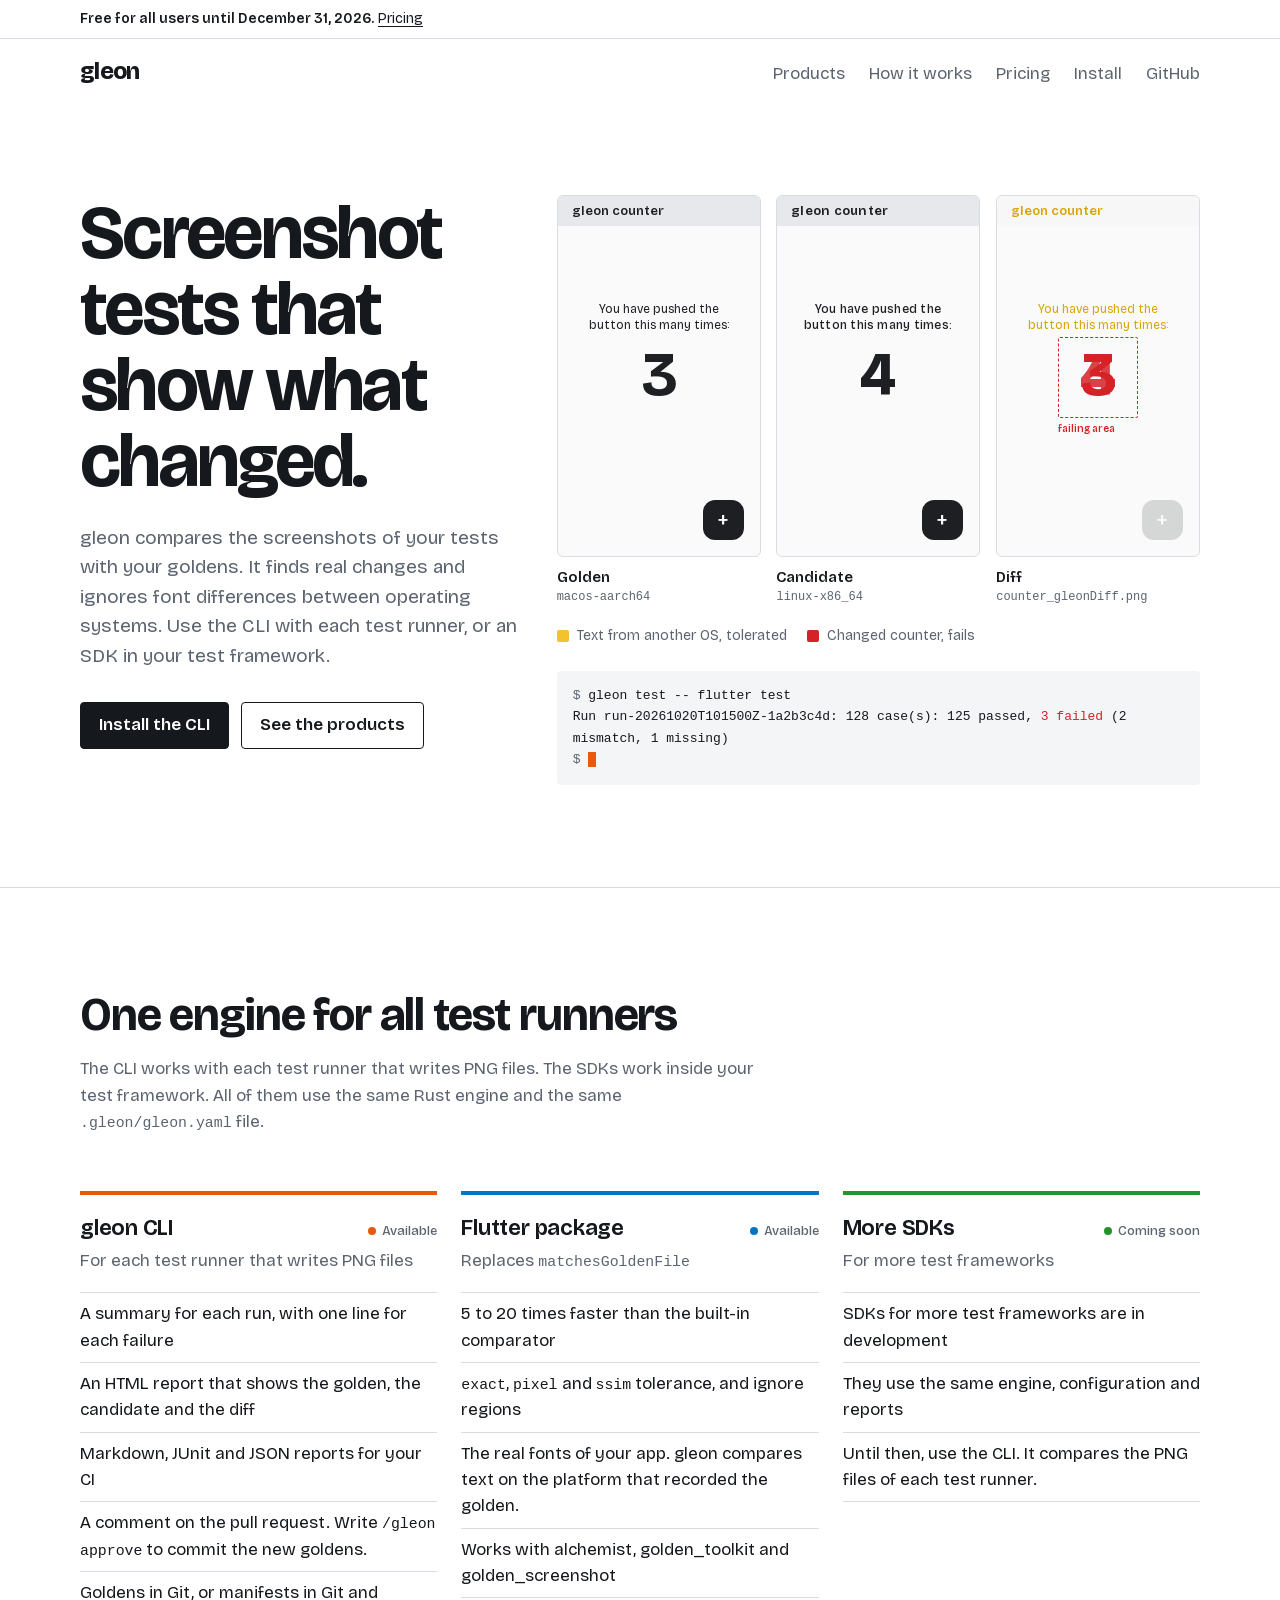
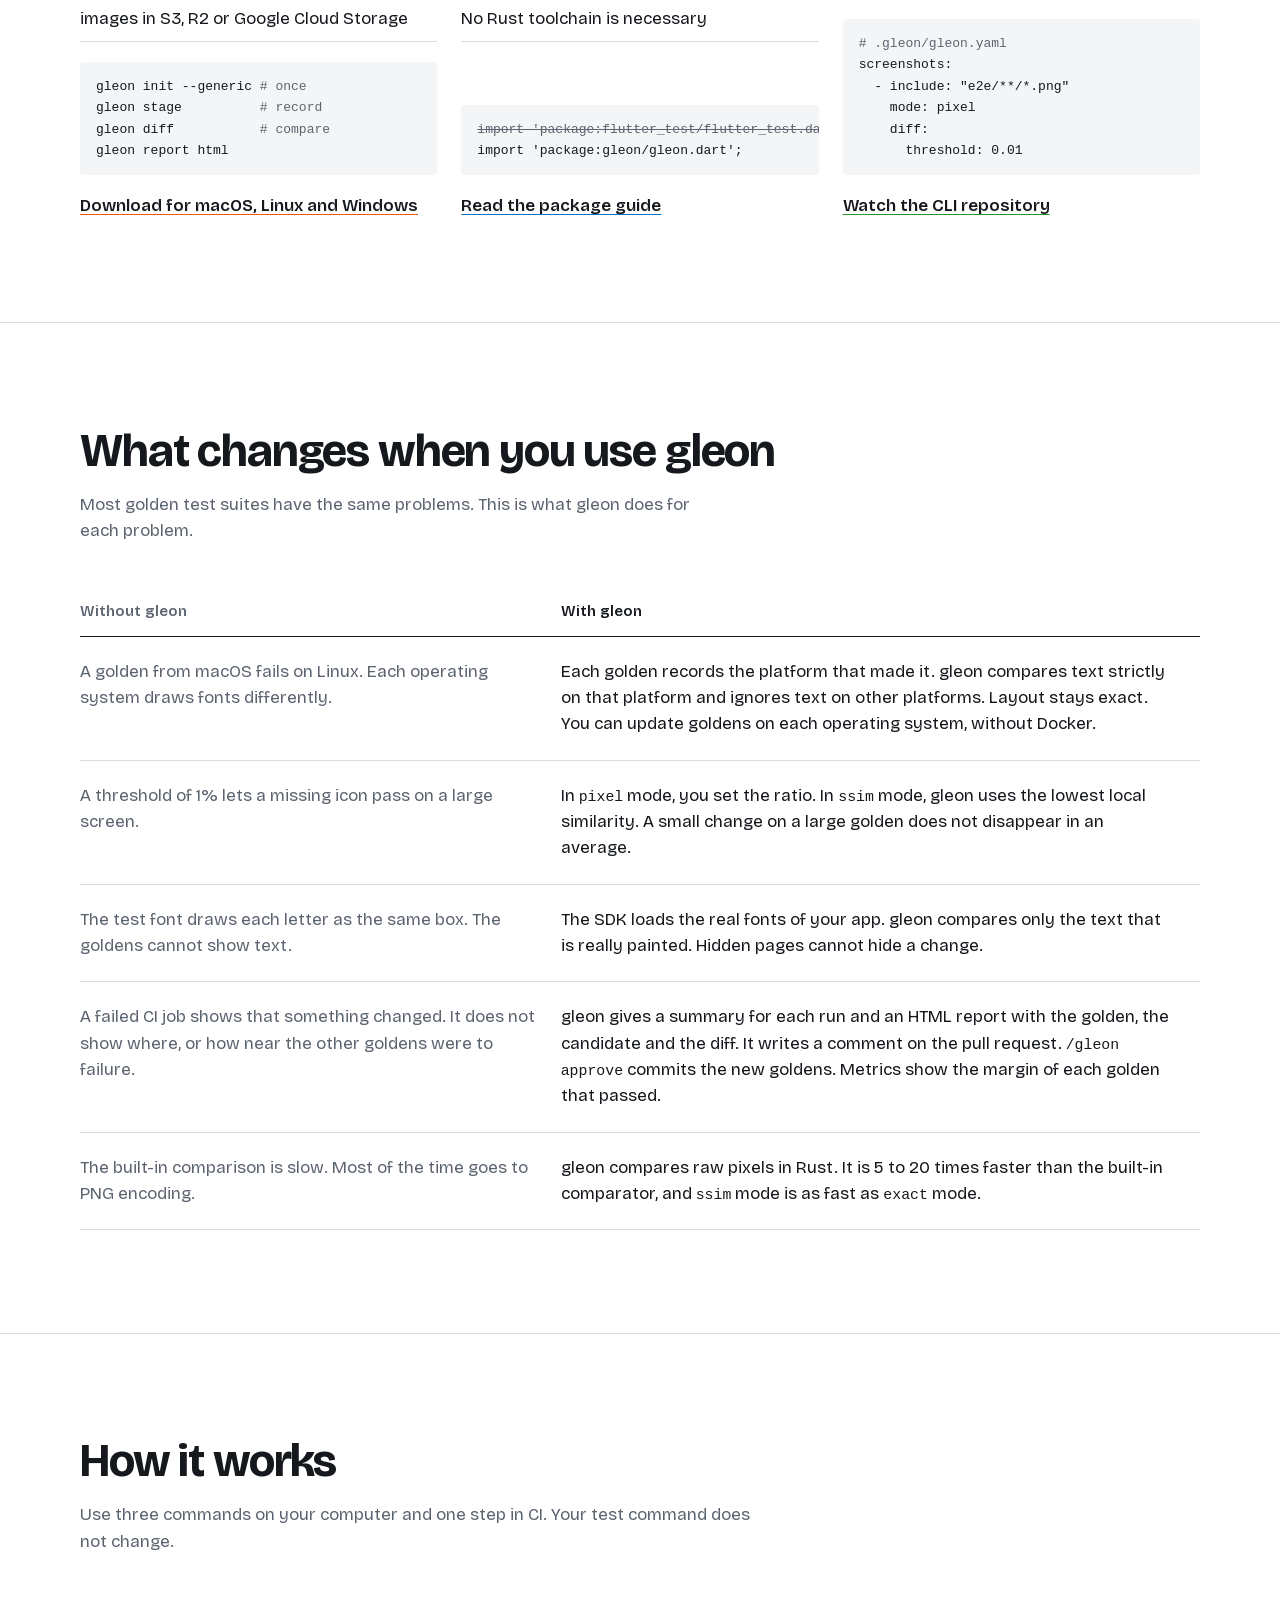
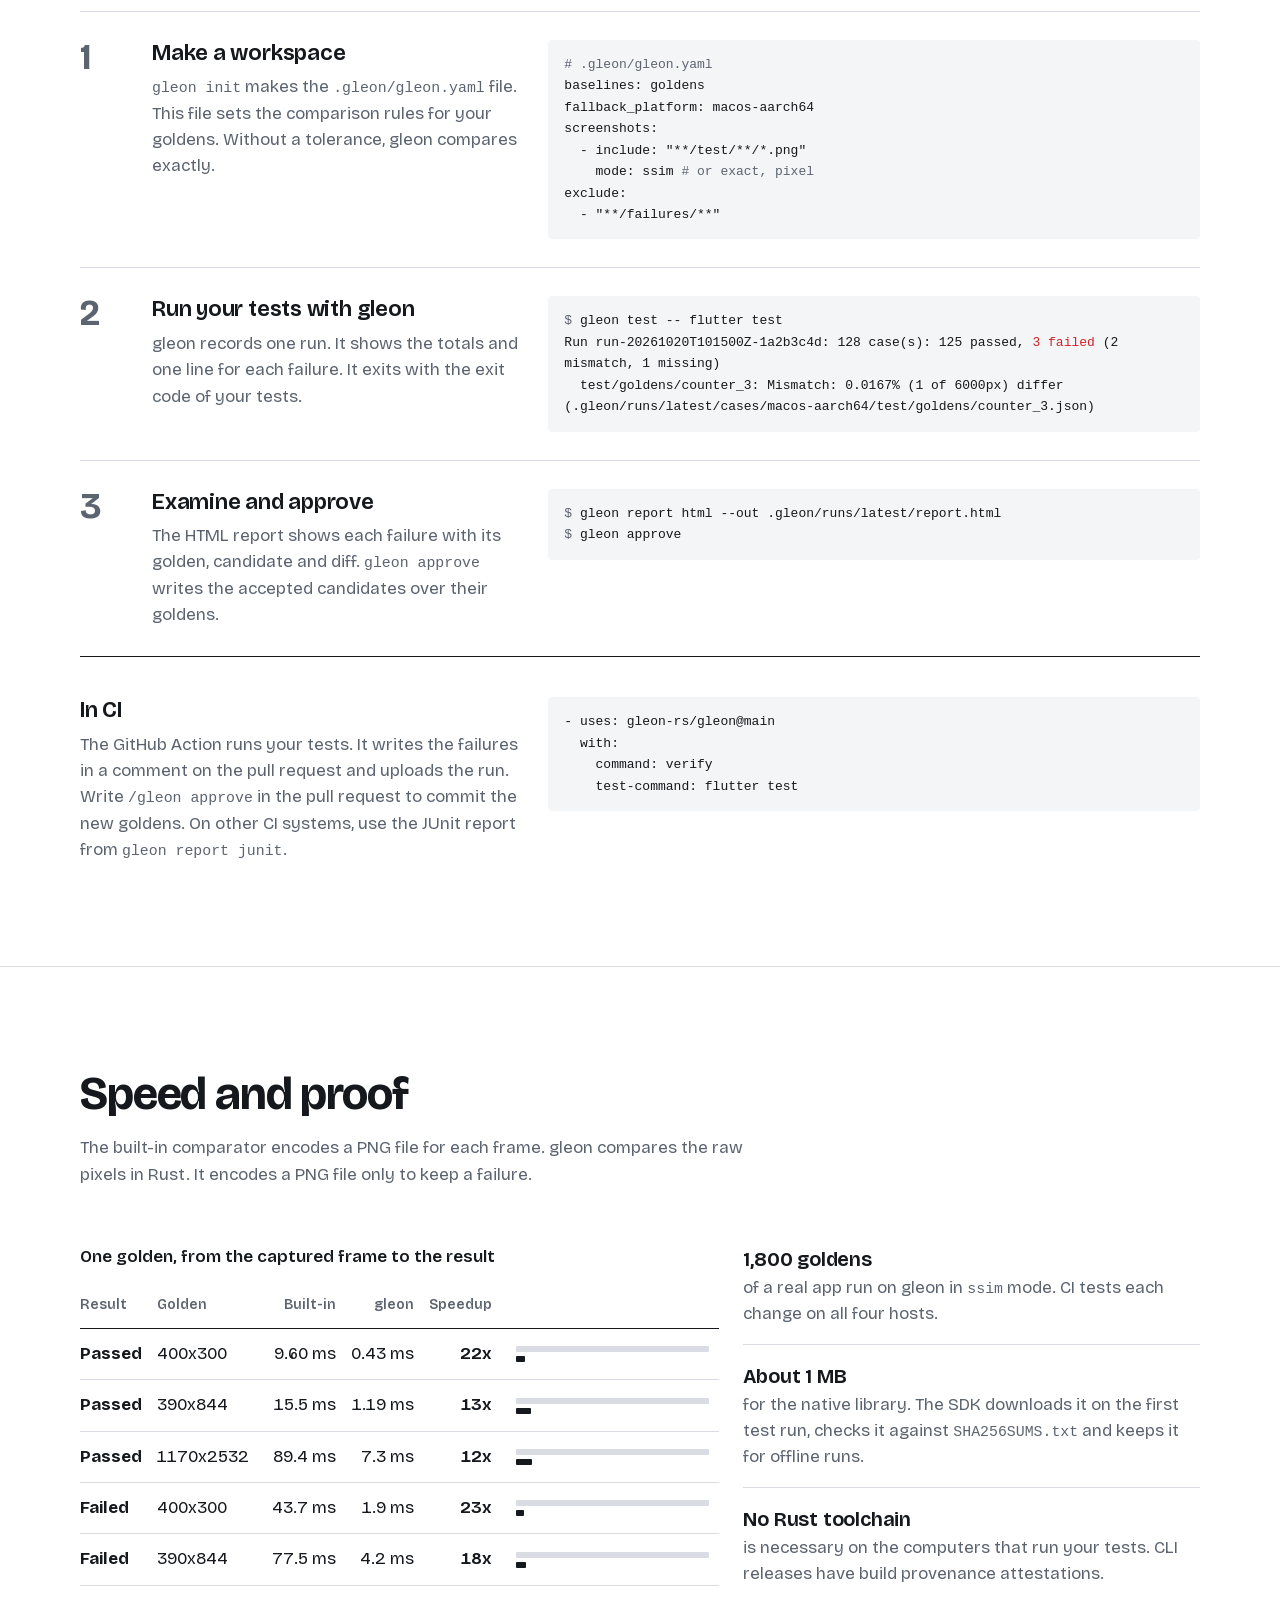
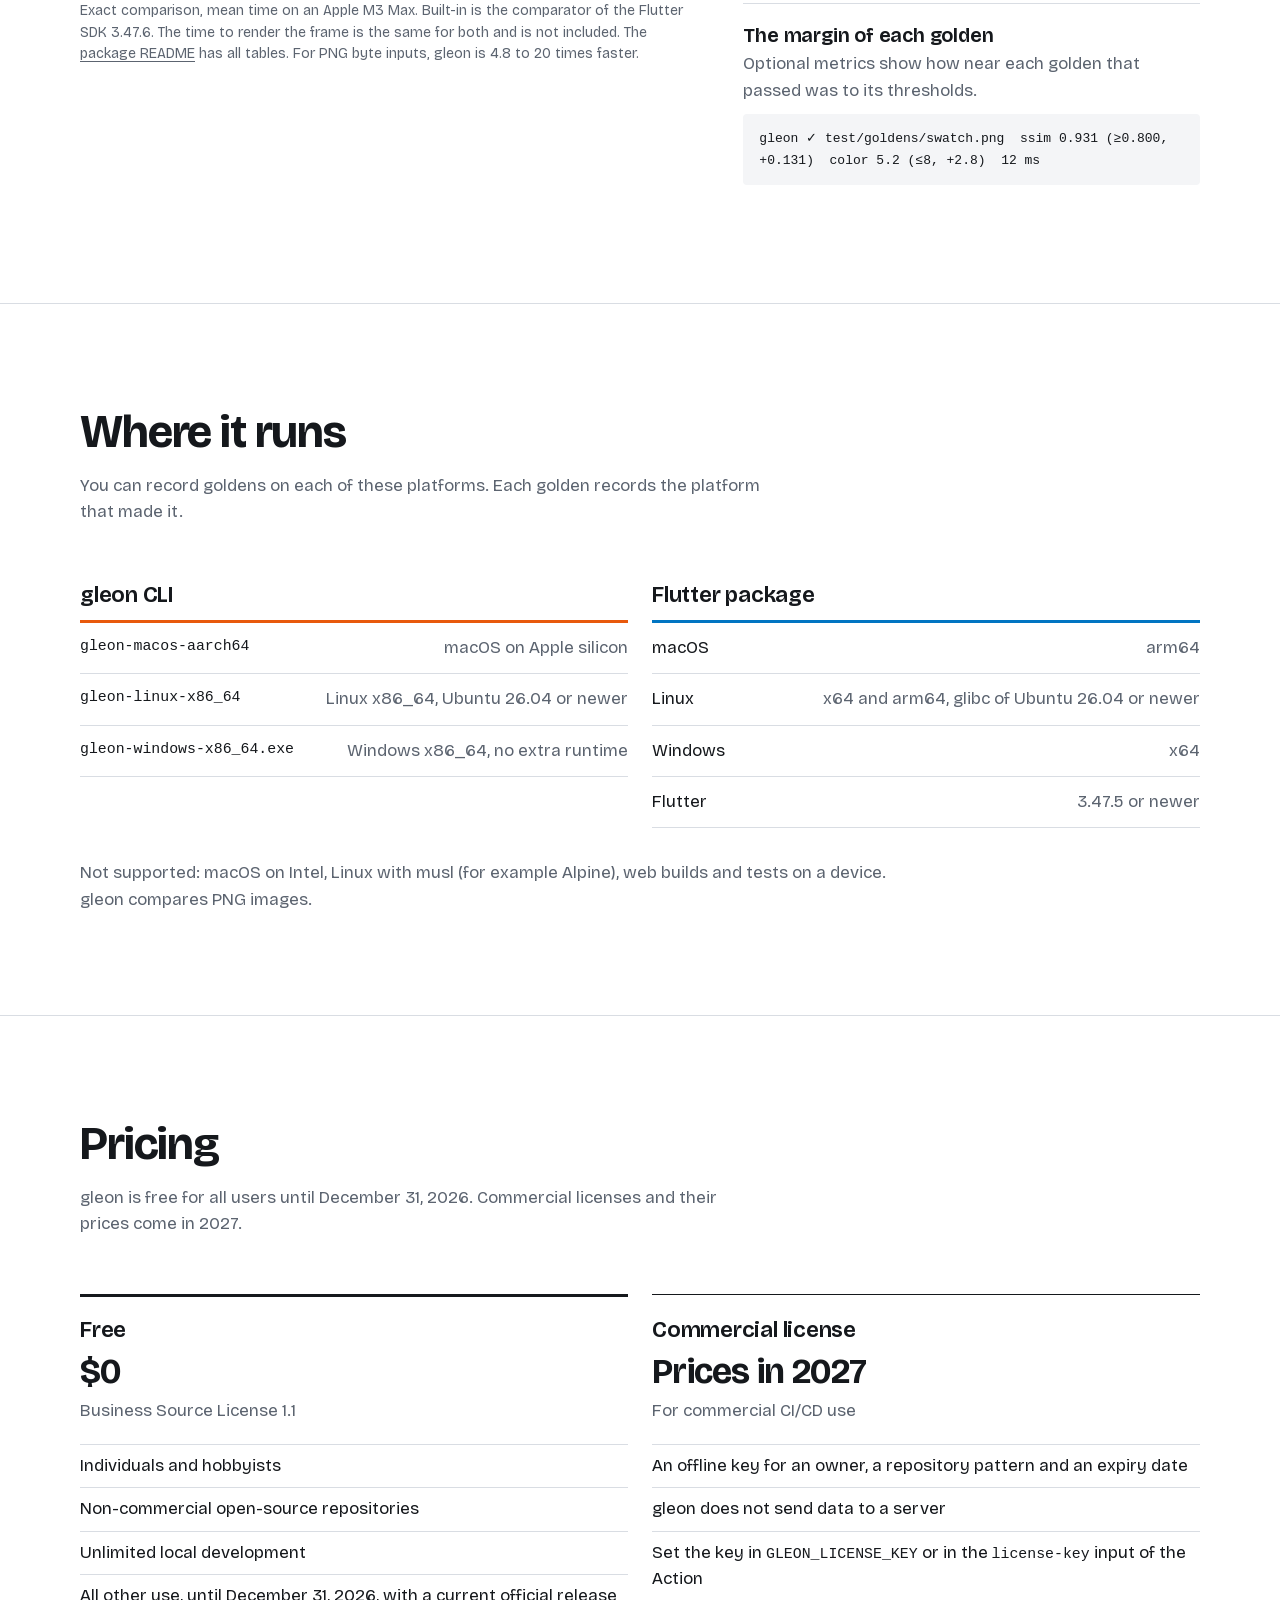
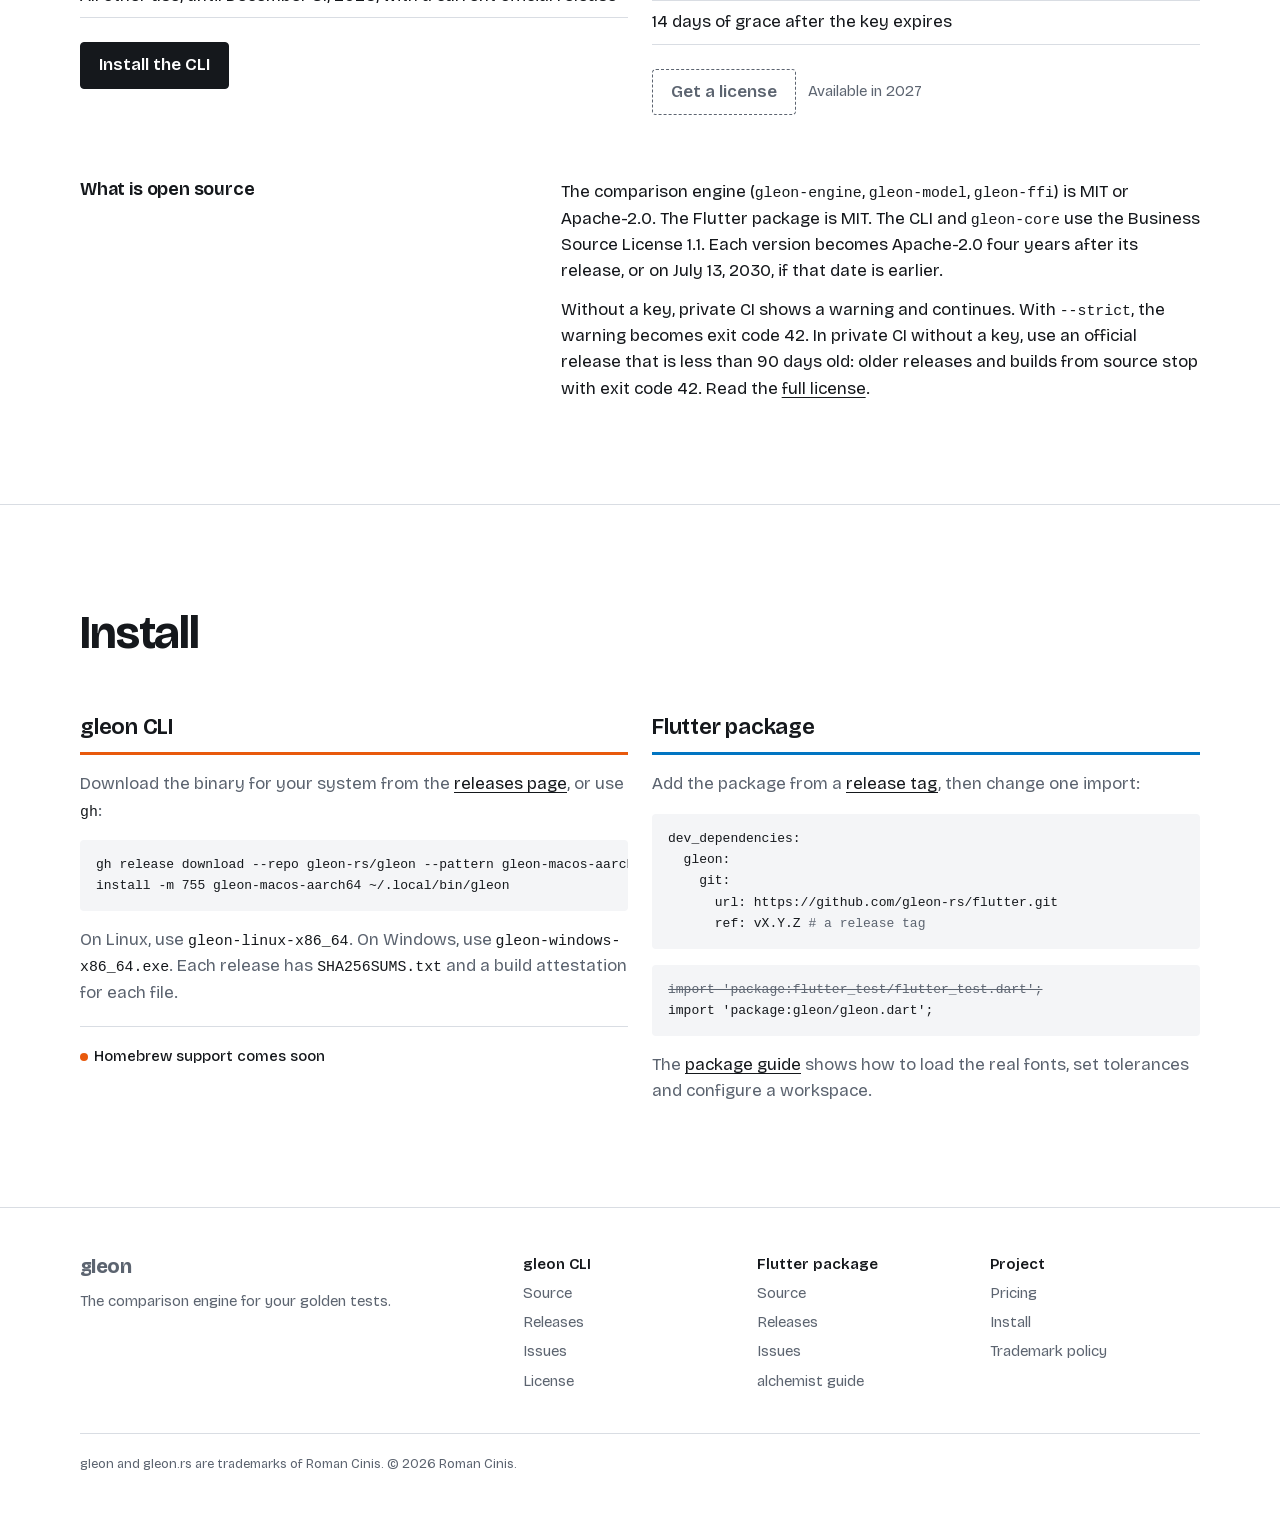
==== index.html @ cd55eabc "feat: launch gleon.rs marketing site" ====
<!DOCTYPE html>
<html lang="en">
<head>
<meta charset="utf-8">
<meta name="viewport" content="width=device-width, initial-scale=1">
<meta name="color-scheme" content="light dark">
<meta name="theme-color" content="#ffffff" media="(prefers-color-scheme: light)">
<meta name="theme-color" content="#0f1115" media="(prefers-color-scheme: dark)">
<title>gleon: screenshot tests that show what changed</title>
<meta name="description" content="gleon compares the screenshots of your tests with your goldens. It finds real changes and ignores font differences between operating systems. A Rust CLI for each test runner, and SDKs for test frameworks.">
<link rel="canonical" href="https://gleon.rs/">
<meta property="og:type" content="website">
<meta property="og:url" content="https://gleon.rs/">
<meta property="og:site_name" content="gleon">
<meta property="og:title" content="gleon: screenshot tests that show what changed">
<meta property="og:description" content="gleon compares the screenshots of your tests with your goldens. A Rust CLI for each test runner, and SDKs for test frameworks.">
<meta property="og:image" content="https://gleon.rs/og.png">
<meta property="og:image:width" content="1200">
<meta property="og:image:height" content="630">
<meta property="og:image:alt" content="gleon: screenshot tests that show what changed. A golden, a candidate and the diff that gleon writes.">
<meta name="twitter:card" content="summary_large_image">
<link rel="icon" href="favicon.svg" type="image/svg+xml">
<link rel="preload" href="fonts/bricolage-grotesque-latin.woff2" as="font" type="font/woff2" crossorigin>
<link rel="stylesheet" href="styles.css">
</head>
<body>
<a class="skip" href="#main">Skip to content</a>

<div class="banner">
  <div class="wrap"><strong>Free for all users until December 31, 2026.</strong> <a href="#pricing">Pricing</a></div>
</div>

<header class="site-head">
  <div class="wrap">
    <a class="wordmark" href="/" aria-label="gleon home">gleon</a>
    <nav class="site-nav" aria-label="Main">
      <ul>
        <li><a href="#products">Products</a></li>
        <li><a href="#how">How it works</a></li>
        <li><a href="#pricing">Pricing</a></li>
        <li><a href="#install">Install</a></li>
        <li><a href="https://github.com/gleon-rs">GitHub</a></li>
      </ul>
    </nav>
  </div>
</header>

<main id="main">

  <!-- Hero -->
  <section class="hero" aria-labelledby="hero-title">
    <div class="wrap">
      <div class="hero-copy">
        <h1 id="hero-title">Screenshot tests that show what changed.</h1>
        <p class="lede">gleon compares the screenshots of your tests with your goldens. It finds real changes and ignores font differences between operating systems. Use the CLI with each test runner, or an SDK in your test framework.</p>
        <div class="actions">
          <a class="btn btn-primary" href="#install">Install the CLI</a>
          <a class="btn btn-plain" href="#products">See the products</a>
        </div>
      </div>

      <div class="hero-proof">
        <figure>
          <figcaption class="visually-hidden">A failed golden test. Left: the golden from macOS. Middle: the candidate from Linux. Right: the diff that gleon writes. gleon tolerates the text from the other operating system. The changed counter fails.</figcaption>
          <ul class="panes">
            <li class="pane golden">
              <div class="shot" aria-hidden="true">
                <div class="bar">gleon counter</div>
                <p class="msg">You have pushed the button this many times:</p>
                <p class="count">3</p>
                <span class="fab">+</span>
              </div>
              <p class="pane-cap"><b>Golden</b><code>macos-aarch64</code></p>
            </li>
            <li class="pane candidate">
              <div class="shot" aria-hidden="true">
                <div class="bar">gleon counter</div>
                <p class="msg">You have pushed the button this many times:</p>
                <p class="count">4</p>
                <span class="fab">+</span>
              </div>
              <p class="pane-cap"><b>Candidate</b><code>linux-x86_64</code></p>
            </li>
            <li class="pane diff">
              <div class="shot" aria-hidden="true">
                <div class="bar">gleon counter</div>
                <p class="msg">You have pushed the button this many times:</p>
                <p class="count"><span>3</span><span>4</span></p>
                <span class="area"></span>
                <span class="area-label">failing area</span>
                <span class="fab">+</span>
              </div>
              <p class="pane-cap"><b>Diff</b><code>counter_gleonDiff.png</code></p>
            </li>
          </ul>
          <ul class="legend" aria-hidden="true">
            <li><span class="swatch swatch-y"></span>Text from another OS, tolerated</li>
            <li><span class="swatch swatch-r"></span>Changed counter, fails</li>
          </ul>
        </figure>

<pre class="code wrap-lines run"><code><span class="prompt">$ </span><span class="sel">gleon test -- flutter test</span>
Run run-20261020T101500Z-1a2b3c4d: 128 case(s): 125 passed, <span class="fail">3 failed</span> (2 mismatch, 1 missing)
<span class="prompt">$ </span><span class="cursor" aria-hidden="true"></span></code></pre>
      </div>
    </div>
  </section>

  <!-- Products: equal columns, each in the colour of its language -->
  <section class="section" id="products" aria-labelledby="products-title">
    <div class="wrap">
      <h2 id="products-title">One engine for all test runners</h2>
      <p class="intro">The CLI works with each test runner that writes PNG files. The SDKs work inside your test framework. All of them use the same Rust engine and the same <code>.gleon/gleon.yaml</code> file.</p>

      <ul class="products section-body">
        <li class="product lang-cli" id="cli">
          <h3>gleon CLI <span class="status">Available</span></h3>
          <p class="tagline">For each test runner that writes PNG files</p>
          <ul class="points">
            <li>A summary for each run, with one line for each failure</li>
            <li>An HTML report that shows the golden, the candidate and the diff</li>
            <li>Markdown, JUnit and JSON reports for your CI</li>
            <li>A comment on the pull request. Write <code>/gleon approve</code> to commit the new goldens.</li>
            <li>Goldens in Git, or manifests in Git and images in S3, R2 or Google Cloud Storage</li>
          </ul>
<pre class="code"><code><span class="sel">gleon init --generic</span> <span class="comment"># once</span>
<span class="sel">gleon stage</span>          <span class="comment"># record</span>
<span class="sel">gleon diff</span>           <span class="comment"># compare</span>
<span class="sel">gleon report html</span></code></pre>
          <p class="more"><a href="https://github.com/gleon-rs/gleon/releases">Download for macOS, Linux and Windows</a></p>
        </li>

        <li class="product lang-flutter" id="flutter">
          <h3>Flutter package <span class="status">Available</span></h3>
          <p class="tagline">Replaces <code>matchesGoldenFile</code></p>
          <ul class="points">
            <li>5 to 20 times faster than the built-in comparator</li>
            <li><code>exact</code>, <code>pixel</code> and <code>ssim</code> tolerance, and ignore regions</li>
            <li>The real fonts of your app. gleon compares text on the platform that recorded the golden.</li>
            <li>Works with alchemist, golden_toolkit and golden_screenshot</li>
            <li>No Rust toolchain is necessary</li>
          </ul>
<pre class="code"><code><span class="del">import 'package:flutter_test/flutter_test.dart';</span>
<span class="sel">import 'package:gleon/gleon.dart';</span></code></pre>
          <p class="more"><a href="https://github.com/gleon-rs/flutter">Read the package guide</a></p>
        </li>

        <li class="product lang-next">
          <h3>More SDKs <span class="status">Coming soon</span></h3>
          <p class="tagline">For more test frameworks</p>
          <ul class="points">
            <li>SDKs for more test frameworks are in development</li>
            <li>They use the same engine, configuration and reports</li>
            <li>Until then, use the CLI. It compares the PNG files of each test runner.</li>
          </ul>
<pre class="code"><code><span class="comment"># .gleon/gleon.yaml</span>
screenshots:
  - include: "e2e/**/*.png"
    mode: pixel
    diff:
      threshold: 0.01</code></pre>
          <p class="more"><a href="https://github.com/gleon-rs/gleon">Watch the CLI repository</a></p>
        </li>
      </ul>
    </div>
  </section>

  <!-- What changes -->
  <section class="section" aria-labelledby="switch-title">
    <div class="wrap">
      <h2 id="switch-title">What changes when you use gleon</h2>
      <p class="intro">Most golden test suites have the same problems. This is what gleon does for each problem.</p>

      <div class="compare section-body">
        <div class="compare-head" aria-hidden="true"><span>Without gleon</span><span>With gleon</span></div>
        <dl>
          <div class="compare-row">
            <dt>A golden from macOS fails on Linux. Each operating system draws fonts differently.</dt>
            <dd>Each golden records the platform that made it. gleon compares text strictly on that platform and ignores text on other platforms. Layout stays exact. You can update goldens on each operating system, without Docker.</dd>
          </div>
          <div class="compare-row">
            <dt>A threshold of 1% lets a missing icon pass on a large screen.</dt>
            <dd>In <code>pixel</code> mode, you set the ratio. In <code>ssim</code> mode, gleon uses the lowest local similarity. A small change on a large golden does not disappear in an average.</dd>
          </div>
          <div class="compare-row">
            <dt>The test font draws each letter as the same box. The goldens cannot show text.</dt>
            <dd>The SDK loads the real fonts of your app. gleon compares only the text that is really painted. Hidden pages cannot hide a change.</dd>
          </div>
          <div class="compare-row">
            <dt>A failed CI job shows that something changed. It does not show where, or how near the other goldens were to failure.</dt>
            <dd>gleon gives a summary for each run and an HTML report with the golden, the candidate and the diff. It writes a comment on the pull request. <code>/gleon approve</code> commits the new goldens. Metrics show the margin of each golden that passed.</dd>
          </div>
          <div class="compare-row">
            <dt>The built-in comparison is slow. Most of the time goes to PNG encoding.</dt>
            <dd>gleon compares raw pixels in Rust. It is 5 to 20 times faster than the built-in comparator, and <code>ssim</code> mode is as fast as <code>exact</code> mode.</dd>
          </div>
        </dl>
      </div>
    </div>
  </section>

  <!-- How it works -->
  <section class="section" id="how" aria-labelledby="how-title">
    <div class="wrap">
      <h2 id="how-title">How it works</h2>
      <p class="intro">Use three commands on your computer and one step in CI. Your test command does not change.</p>

      <ol class="steps section-body">
        <li class="step">
          <div>
            <h3>Make a workspace</h3>
            <p><code>gleon init</code> makes the <code>.gleon/gleon.yaml</code> file. This file sets the comparison rules for your goldens. Without a tolerance, gleon compares exactly.</p>
          </div>
<pre class="code"><code><span class="comment"># .gleon/gleon.yaml</span>
baselines: goldens
fallback_platform: macos-aarch64
screenshots:
  - include: "**/test/**/*.png"
    mode: ssim <span class="comment"># or exact, pixel</span>
exclude:
  - "**/failures/**"</code></pre>
        </li>
        <li class="step">
          <div>
            <h3>Run your tests with gleon</h3>
            <p>gleon records one run. It shows the totals and one line for each failure. It exits with the exit code of your tests.</p>
          </div>
<pre class="code wrap-lines"><code><span class="prompt">$ </span><span class="sel">gleon test -- flutter test</span>
Run run-20261020T101500Z-1a2b3c4d: 128 case(s): 125 passed, <span class="fail">3 failed</span> (2 mismatch, 1 missing)
  test/goldens/counter_3: Mismatch: 0.0167% (1 of 6000px) differ (.gleon/runs/latest/cases/macos-aarch64/test/goldens/counter_3.json)</code></pre>
        </li>
        <li class="step">
          <div>
            <h3>Examine and approve</h3>
            <p>The HTML report shows each failure with its golden, candidate and diff. <code>gleon approve</code> writes the accepted candidates over their goldens.</p>
          </div>
<pre class="code"><code><span class="prompt">$ </span><span class="sel">gleon report html --out .gleon/runs/latest/report.html</span>
<span class="prompt">$ </span><span class="sel">gleon approve</span></code></pre>
        </li>
      </ol>

      <div class="ci">
        <div>
          <h3>In CI</h3>
          <p>The GitHub Action runs your tests. It writes the failures in a comment on the pull request and uploads the run. Write <code>/gleon approve</code> in the pull request to commit the new goldens. On other CI systems, use the JUnit report from <code>gleon report junit</code>.</p>
        </div>
<pre class="code"><code>- uses: gleon-rs/gleon@main
  with:
    command: verify
    test-command: flutter test</code></pre>
      </div>
    </div>
  </section>

  <!-- Speed and proof -->
  <section class="section" id="speed" aria-labelledby="speed-title">
    <div class="wrap">
      <h2 id="speed-title">Speed and proof</h2>
      <p class="intro">The built-in comparator encodes a PNG file for each frame. gleon compares the raw pixels in Rust. It encodes a PNG file only to keep a failure.</p>

      <div class="speed section-body">
        <div>
          <div class="table-scroll">
            <table class="bench">
              <caption>One golden, from the captured frame to the result</caption>
              <thead>
                <tr>
                  <th scope="col">Result</th>
                  <th scope="col">Golden</th>
                  <th scope="col" class="num">Built-in</th>
                  <th scope="col" class="num">gleon</th>
                  <th scope="col" class="num">Speedup</th>
                  <th scope="col" class="bars"><span class="visually-hidden">Relative time</span></th>
                </tr>
              </thead>
              <tbody>
                <tr>
                  <th scope="row">Passed</th><td>400x300</td><td class="num">9.60 ms</td><td class="num">0.43 ms</td><td class="num x">22x</td>
                  <td class="bars" aria-hidden="true"><span class="bar-track"><span class="bar-builtin"></span><span class="bar-gleon" style="--r: 4.5%"></span></span></td>
                </tr>
                <tr>
                  <th scope="row">Passed</th><td>390x844</td><td class="num">15.5 ms</td><td class="num">1.19 ms</td><td class="num x">13x</td>
                  <td class="bars" aria-hidden="true"><span class="bar-track"><span class="bar-builtin"></span><span class="bar-gleon" style="--r: 7.7%"></span></span></td>
                </tr>
                <tr>
                  <th scope="row">Passed</th><td>1170x2532</td><td class="num">89.4 ms</td><td class="num">7.3 ms</td><td class="num x">12x</td>
                  <td class="bars" aria-hidden="true"><span class="bar-track"><span class="bar-builtin"></span><span class="bar-gleon" style="--r: 8.2%"></span></span></td>
                </tr>
                <tr>
                  <th scope="row">Failed</th><td>400x300</td><td class="num">43.7 ms</td><td class="num">1.9 ms</td><td class="num x">23x</td>
                  <td class="bars" aria-hidden="true"><span class="bar-track"><span class="bar-builtin"></span><span class="bar-gleon" style="--r: 4.3%"></span></span></td>
                </tr>
                <tr>
                  <th scope="row">Failed</th><td>390x844</td><td class="num">77.5 ms</td><td class="num">4.2 ms</td><td class="num x">18x</td>
                  <td class="bars" aria-hidden="true"><span class="bar-track"><span class="bar-builtin"></span><span class="bar-gleon" style="--r: 5.4%"></span></span></td>
                </tr>
              </tbody>
            </table>
          </div>
          <p class="bench-note">Exact comparison, mean time on an Apple M3 Max. Built-in is the comparator of the Flutter SDK 3.47.6. The time to render the frame is the same for both and is not included. The <a href="https://github.com/gleon-rs/flutter#performance">package README</a> has all tables. For PNG byte inputs, gleon is 4.8 to 20 times faster.</p>
        </div>

        <ul class="proof">
          <li><b>1,800 goldens</b><span>of a real app run on gleon in <code>ssim</code> mode. CI tests each change on all four hosts.</span></li>
          <li><b>About 1 MB</b><span>for the native library. The SDK downloads it on the first test run, checks it against <code>SHA256SUMS.txt</code> and keeps it for offline runs.</span></li>
          <li><b>No Rust toolchain</b><span>is necessary on the computers that run your tests. CLI releases have build provenance attestations.</span></li>
          <li><b>The margin of each golden</b><span>Optional metrics show how near each golden that passed was to its thresholds.</span>
<pre class="code wrap-lines"><code>gleon ✓ test/goldens/swatch.png  ssim 0.931 (≥0.800, +0.131)  color 5.2 (≤8, +2.8)  12 ms</code></pre>
          </li>
        </ul>
      </div>
    </div>
  </section>

  <!-- Platforms -->
  <section class="section" id="platforms" aria-labelledby="platforms-title">
    <div class="wrap">
      <h2 id="platforms-title">Where it runs</h2>
      <p class="intro">You can record goldens on each of these platforms. Each golden records the platform that made it.</p>

      <div class="platforms section-body">
        <div>
          <h3 class="lang-cli">gleon CLI</h3>
          <ul class="hosts">
            <li><code>gleon-macos-aarch64</code><span>macOS on Apple silicon</span></li>
            <li><code>gleon-linux-x86_64</code><span>Linux x86_64, Ubuntu 26.04 or newer</span></li>
            <li><code>gleon-windows-x86_64.exe</code><span>Windows x86_64, no extra runtime</span></li>
          </ul>
        </div>
        <div>
          <h3 class="lang-flutter">Flutter package</h3>
          <ul class="hosts">
            <li>macOS<span>arm64</span></li>
            <li>Linux<span>x64 and arm64, glibc of Ubuntu 26.04 or newer</span></li>
            <li>Windows<span>x64</span></li>
            <li>Flutter<span>3.47.5 or newer</span></li>
          </ul>
        </div>
      </div>
      <p class="platforms-note">Not supported: macOS on Intel, Linux with musl (for example Alpine), web builds and tests on a device. gleon compares PNG images.</p>
    </div>
  </section>

  <!-- Pricing -->
  <section class="section" id="pricing" aria-labelledby="pricing-title">
    <div class="wrap">
      <h2 id="pricing-title">Pricing</h2>
      <p class="intro">gleon is free for all users until December 31, 2026. Commercial licenses and their prices come in 2027.</p>

      <div class="pricing section-body">
        <div class="plan plan-free">
          <h3>Free</h3>
          <p class="price">$0</p>
          <p class="when">Business Source License 1.1</p>
          <ul>
            <li>Individuals and hobbyists</li>
            <li>Non-commercial open-source repositories</li>
            <li>Unlimited local development</li>
            <li>All other use, until December 31, 2026, with a current official release</li>
          </ul>
          <div class="actions">
            <a class="btn btn-primary" href="#install">Install the CLI</a>
          </div>
        </div>

        <div class="plan">
          <h3>Commercial license</h3>
          <p class="price">Prices in 2027</p>
          <p class="when">For commercial CI/CD use</p>
          <ul>
            <li>An offline key for an owner, a repository pattern and an expiry date</li>
            <li>gleon does not send data to a server</li>
            <li>Set the key in <code>GLEON_LICENSE_KEY</code> or in the <code>license-key</code> input of the Action</li>
            <li>14 days of grace after the key expires</li>
          </ul>
          <div class="actions">
            <button class="btn" type="button" disabled aria-describedby="license-later">Get a license</button>
            <span class="later" id="license-later">Available in 2027</span>
          </div>
        </div>
      </div>

      <div class="license-text">
        <h3>What is open source</h3>
        <div>
          <p>The comparison engine (<code>gleon-engine</code>, <code>gleon-model</code>, <code>gleon-ffi</code>) is MIT or Apache-2.0. The Flutter package is MIT. The CLI and <code>gleon-core</code> use the Business Source License 1.1. Each version becomes Apache-2.0 four years after its release, or on July 13, 2030, if that date is earlier.</p>
          <p>Without a key, private CI shows a warning and continues. With <code>--strict</code>, the warning becomes exit code 42. In private CI without a key, use an official release that is less than 90 days old: older releases and builds from source stop with exit code 42. Read the <a href="https://github.com/gleon-rs/gleon/blob/main/LICENSE">full license</a>.</p>
        </div>
      </div>
    </div>
  </section>

  <!-- Install -->
  <section class="section" id="install" aria-labelledby="install-title">
    <div class="wrap">
      <h2 id="install-title">Install</h2>

      <div class="install section-body">
        <div class="lang-cli">
          <h3>gleon CLI</h3>
          <p>Download the binary for your system from the <a href="https://github.com/gleon-rs/gleon/releases">releases page</a>, or use <code>gh</code>:</p>
<pre class="code"><code><span class="sel">gh release download --repo gleon-rs/gleon --pattern gleon-macos-aarch64</span>
<span class="sel">install -m 755 gleon-macos-aarch64 ~/.local/bin/gleon</span></code></pre>
          <p>On Linux, use <code>gleon-linux-x86_64</code>. On Windows, use <code>gleon-windows-x86_64.exe</code>. Each release has <code>SHA256SUMS.txt</code> and a build attestation for each file.</p>
          <p class="soon"><span class="status">Homebrew support comes soon</span></p>
        </div>

        <div class="lang-flutter">
          <h3>Flutter package</h3>
          <p>Add the package from a <a href="https://github.com/gleon-rs/flutter/releases">release tag</a>, then change one import:</p>
<pre class="code"><code>dev_dependencies:
  gleon:
    git:
      url: https://github.com/gleon-rs/flutter.git
      ref: vX.Y.Z <span class="comment"># a release tag</span></code></pre>
<pre class="code"><code><span class="del">import 'package:flutter_test/flutter_test.dart';</span>
<span class="sel">import 'package:gleon/gleon.dart';</span></code></pre>
          <p>The <a href="https://github.com/gleon-rs/flutter">package guide</a> shows how to load the real fonts, set tolerances and configure a workspace.</p>
        </div>
      </div>
    </div>
  </section>
</main>

<footer class="site-foot">
  <div class="wrap">
    <div class="foot-cols">
      <div>
        <a class="wordmark" href="/">gleon</a>
        <p>The comparison engine for your golden tests.</p>
      </div>
      <nav aria-labelledby="foot-cli">
        <h2 id="foot-cli">gleon CLI</h2>
        <ul>
          <li><a href="https://github.com/gleon-rs/gleon">Source</a></li>
          <li><a href="https://github.com/gleon-rs/gleon/releases">Releases</a></li>
          <li><a href="https://github.com/gleon-rs/gleon/issues">Issues</a></li>
          <li><a href="https://github.com/gleon-rs/gleon/blob/main/LICENSE">License</a></li>
        </ul>
      </nav>
      <nav aria-labelledby="foot-flutter">
        <h2 id="foot-flutter">Flutter package</h2>
        <ul>
          <li><a href="https://github.com/gleon-rs/flutter">Source</a></li>
          <li><a href="https://github.com/gleon-rs/flutter/releases">Releases</a></li>
          <li><a href="https://github.com/gleon-rs/flutter/issues">Issues</a></li>
          <li><a href="https://github.com/gleon-rs/flutter/blob/main/doc/alchemist.md">alchemist guide</a></li>
        </ul>
      </nav>
      <nav aria-labelledby="foot-project">
        <h2 id="foot-project">Project</h2>
        <ul>
          <li><a href="#pricing">Pricing</a></li>
          <li><a href="#install">Install</a></li>
          <li><a href="https://github.com/gleon-rs/gleon/blob/main/NOTICE/TRADEMARK.md">Trademark policy</a></li>
        </ul>
      </nav>
    </div>
    <p class="fineprint">gleon and gleon.rs are trademarks of Roman Cinis. © 2026 Roman Cinis.</p>
  </div>
</footer>
</body>
</html>
---- styles.css ----
/*
  gleon.rs
  Black and white, with two kinds of colour:
  - the colours gleon paints into a diff image: red for a failing area, yellow for tolerated pixels;
  - one colour for each product, from its language: the CLI orange (Rust), the Flutter package
    blue (Dart), the next SDKs green (Playwright). They mark rules and dots, never text.
*/

@font-face {
  font-family: "Bricolage Grotesque";
  src: url("fonts/bricolage-grotesque-latin.woff2") format("woff2");
  font-weight: 400 800;
  font-style: normal;
  font-display: swap;
  unicode-range: U+0000-00FF, U+0131, U+0152-0153, U+02BB-02BC, U+02C6, U+02DA, U+02DC, U+0304, U+0308, U+0329, U+2000-206F, U+20AC, U+2122, U+2191, U+2193, U+2212, U+2215, U+FEFF, U+FFFD;
}

/* Tokens: light by default, dark when the system asks for it. */
:root {
  --bg: #ffffff;
  --surface: #f4f5f7;
  --ink: #15181c;
  --muted: #5c6470;
  --rule: #d9dde3;
  --red: #d42227;
  --yellow: #f2c230;
  --focus: #15181c;
  --cli: #e8590c;      /* Rust orange */
  --flutter: #0175c2;  /* Dart and Flutter blue */
  --next: #24942a;     /* Playwright green, a hint at what comes next */
  --shot-bg: #fafafa;  /* the app screens in the hero strip */
  --shot-ink: #1d1f23;
  --shot-bar: #e6e8ec;
  --shot-tolerated: #d9a400;
  --mono: ui-monospace, "SF Mono", Menlo, Consolas, "Liberation Mono", monospace;
  --sans: "Bricolage Grotesque", system-ui, -apple-system, "Segoe UI", sans-serif;
  --wrap: 1120px;
  --gap: 24px;
  color-scheme: light;
}
@media (prefers-color-scheme: dark) {
  :root {
    --bg: #0f1115;
    --surface: #1a1d24;
    --ink: #e2e8f0;
    --muted: #94a3b8;
    --rule: #2e323a;
    --red: #f0433f;
    --yellow: #f5cb3c;
    --focus: #e2e8f0;
    --cli: #ff7a33;
    --flutter: #54c5f8;
    --next: #45ba4b;
    --shot-bg: #22262e;
    --shot-ink: #e2e8f0;
    --shot-bar: #2e333d;
    --shot-tolerated: #f5cb3c;
    color-scheme: dark;
  }
}
/* Base */
*, *::before, *::after { box-sizing: border-box; }
html { -webkit-text-size-adjust: 100%; text-size-adjust: 100%; }
body {
  margin: 0;
  background: var(--bg);
  color: var(--ink);
  font-family: var(--sans);
  font-optical-sizing: auto;
  font-size: 1.0625rem;
  line-height: 1.55;
}
h1, h2, h3, p, ul, ol, dl, dd, figure, pre { margin: 0; }
ul, ol { padding: 0; }
img, svg { display: block; max-width: 100%; }
code, pre, kbd { font-family: var(--mono); }
code { font-size: 0.875em; }
a { color: inherit; text-underline-offset: 0.18em; text-decoration-thickness: 1px; }
a:hover { text-decoration-thickness: 2px; }
:focus-visible { outline: 2px solid var(--focus); outline-offset: 3px; border-radius: 2px; }
::selection { background: var(--yellow); color: #15181c; }

.wrap { width: min(var(--wrap), 100% - 32px); margin-inline: auto; }
.visually-hidden {
  position: absolute; width: 1px; height: 1px; overflow: hidden;
  clip-path: inset(50%); white-space: nowrap;
}

.skip {
  position: absolute; left: 16px; top: -100px; z-index: 10;
  padding: 8px 12px;
  background: var(--ink); color: var(--bg);
}
.skip:focus { top: 8px; }

/* Banner and header */
.banner { border-bottom: 1px solid var(--rule); font-size: 0.875rem; color: var(--muted); }
.banner .wrap { padding-block: 8px; }
.banner strong { color: var(--ink); font-weight: 600; }
.banner a { color: var(--ink); }

.site-head .wrap {
  display: flex; flex-wrap: wrap; align-items: baseline; justify-content: space-between;
  gap: 8px 32px;
  padding-block: 20px;
}
.wordmark {
  font-size: 1.5rem; font-weight: 760; letter-spacing: -0.03em; line-height: 1;
  font-variation-settings: "opsz" 48;
  text-decoration: none;
}
.site-nav ul { display: flex; flex-wrap: wrap; gap: 4px 24px; list-style: none; }
.site-nav a { color: var(--muted); text-decoration: none; }
.site-nav a:hover { color: var(--ink); text-decoration: underline; }

/* Type */
h1 {
  font-size: clamp(2.6rem, 1.6rem + 4.4vw, 4.75rem);
  font-weight: 700;
  font-variation-settings: "opsz" 96;
  letter-spacing: -0.035em;
  line-height: 1;
  text-wrap: balance;
}
h2 {
  max-width: 18em;
  font-size: clamp(1.9rem, 1.3rem + 2.2vw, 2.9rem);
  font-weight: 700;
  font-variation-settings: "opsz" 72;
  letter-spacing: -0.025em;
  line-height: 1.08;
  text-wrap: balance;
}
h3 {
  font-size: 1.375rem;
  font-weight: 650;
  font-variation-settings: "opsz" 36;
  letter-spacing: -0.01em;
  line-height: 1.2;
}
.intro { margin-top: 16px; max-width: 40em; color: var(--muted); text-wrap: pretty; }

/* Buttons */
.actions { display: flex; flex-wrap: wrap; gap: 12px; }
.btn {
  display: inline-block;
  padding: 12px 18px;
  border: 1px solid var(--ink);
  border-radius: 4px;
  background: transparent;
  color: var(--ink);
  font: inherit;
  font-weight: 600;
  line-height: 1.2;
  text-decoration: none;
  cursor: pointer;
}
.btn-primary { background: var(--ink); color: var(--bg); }
.btn-primary:hover { background: transparent; color: var(--ink); }
.btn-plain:hover { background: var(--surface); }
.btn:disabled {
  border-style: dashed;
  border-color: var(--muted);
  background: transparent;
  color: var(--muted);
  cursor: not-allowed;
}

/* Code blocks: one click selects a command, long lines scroll inside the block. */
.code {
  padding: 14px 16px;
  border-radius: 4px;
  background: var(--surface);
  font-size: 0.8125rem;
  line-height: 1.65;
  overflow-x: auto;
  tab-size: 2;
}
.code code { font-size: inherit; }
.code .sel { user-select: all; }
.code .prompt, .code .comment { color: var(--muted); user-select: none; }
.code .del { color: var(--muted); text-decoration: line-through; }
.code .fail { color: var(--red); }
.code.wrap-lines { white-space: pre-wrap; overflow-wrap: anywhere; }
.cursor {
  display: inline-block;
  width: 0.6em; height: 1.2em;
  vertical-align: text-bottom;
  background: var(--cli);
}
@media (prefers-reduced-motion: no-preference) {
  .cursor { animation: blink 1.1s steps(1) infinite; }
}
@keyframes blink { 50% { opacity: 0; } }

/* Sections */
.section { border-top: 1px solid var(--rule); }
.section > .wrap { padding-block: clamp(56px, 8vw, 104px); }
.section-body { margin-top: clamp(32px, 5vw, 56px); }

/* Hero */
.hero .wrap {
  display: grid;
  grid-template-columns: repeat(12, minmax(0, 1fr));
  gap: 40px var(--gap);
  align-items: start;
  padding-block: clamp(32px, 7vw, 88px) clamp(56px, 8vw, 104px);
}
.hero-copy { grid-column: 1 / span 5; }
.hero-proof { grid-column: 6 / span 7; }
.hero .lede { margin-top: 24px; max-width: 34em; font-size: 1.1875rem; color: var(--muted); text-wrap: pretty; }
.hero .lede code { color: var(--ink); }
.hero .actions { margin-top: 32px; }
.hero .run { margin-top: 24px; }

/* The strip: golden, candidate, diff. The screens are drawn in CSS, not real goldens, so they follow the theme. */
.panes { display: grid; grid-template-columns: repeat(3, minmax(0, 1fr)); gap: clamp(8px, 1.6vw, 16px); list-style: none; }
.pane { min-width: 0; }
.shot {
  container-type: inline-size;
  position: relative;
  aspect-ratio: 9 / 16;
  overflow: hidden;
  border: 1px solid var(--rule);
  border-radius: 6px;
  background: var(--shot-bg);
  color: var(--shot-ink);
  font-family: var(--sans);
}
.shot .bar {
  display: flex; align-items: center;
  height: 15cqi;
  padding-inline: 7cqi;
  background: var(--shot-bar);
  font-size: 6.4cqi; font-weight: 600;
}
.shot .msg {
  position: absolute; top: 52cqi; left: 10cqi; right: 10cqi;
  font-size: 6cqi; line-height: 1.35; text-align: center;
}
.shot .count {
  position: absolute; top: 74cqi; left: 0; right: 0;
  font-size: 30cqi; font-weight: 700; line-height: 1; text-align: center;
  font-variation-settings: "opsz" 96;
}
.shot .fab {
  position: absolute; right: 8cqi; bottom: 8cqi;
  display: grid; place-items: center;
  width: 20cqi; height: 20cqi;
  border-radius: 6cqi;
  background: var(--shot-ink); color: var(--shot-bg);
  font-size: 12cqi; line-height: 1;
}
/* The candidate was rendered on Linux: its glyphs differ a little. */
.candidate .bar, .candidate .msg { letter-spacing: 0.02em; font-weight: 500; }
.candidate .bar { font-weight: 640; }
/* The diff: the golden dimmed, tolerated text yellow, the failing area red. */
.diff .bar { background: color-mix(in srgb, var(--shot-bar) 16%, var(--shot-bg)); color: var(--shot-tolerated); }
.diff .msg { color: var(--shot-tolerated); }
.diff .fab { opacity: 0.16; }
.diff .count { color: var(--red); }
.diff .count span { position: absolute; left: 0; right: 0; }
.diff .count span + span { opacity: 0.85; }
.diff .area {
  position: absolute; top: 70cqi; left: 30cqi; right: 30cqi; height: 40cqi;
  border: 0.8cqi dashed var(--red); border-radius: 1cqi;
}
.diff .area-label { position: absolute; top: 112cqi; left: 30cqi; font-size: 5cqi; font-weight: 600; color: var(--red); }

.pane-cap { margin-top: 10px; font-size: 0.8125rem; line-height: 1.35; color: var(--muted); }
.pane-cap b { display: block; font-size: 0.9375rem; font-weight: 600; color: var(--ink); }
.pane-cap code { font-size: 0.75rem; overflow-wrap: anywhere; }

.legend { display: flex; flex-wrap: wrap; gap: 6px 20px; margin-top: 20px; list-style: none; font-size: 0.875rem; color: var(--muted); }
.legend li { display: flex; align-items: center; gap: 8px; }
.swatch { flex: none; width: 12px; height: 12px; border-radius: 2px; }
.swatch-y { background: var(--yellow); }
.swatch-r { background: var(--red); }

/* Products: three equal columns, each marked with the colour of its language. */
.products {
  display: grid;
  grid-template-columns: repeat(3, minmax(0, 1fr));
  gap: 40px var(--gap);
  list-style: none;
}
.product {
  --lang: var(--ink);
  display: flex; flex-direction: column;
  padding-top: 20px;
  border-top: 4px solid var(--lang);
  scroll-margin-top: 24px;
}
.product .code { margin-top: auto; }
.lang-cli { --lang: var(--cli); }
.lang-flutter { --lang: var(--flutter); }
.lang-next { --lang: var(--next); }
.product h3 { display: flex; align-items: baseline; justify-content: space-between; gap: 12px; }
.status { font-size: 0.8125rem; font-weight: 500; font-variation-settings: "opsz" 14; letter-spacing: 0; color: var(--muted); white-space: nowrap; }
.status::before { content: ""; display: inline-block; width: 8px; height: 8px; margin-right: 6px; border-radius: 50%; background: var(--lang); }
.product .tagline { margin-top: 6px; color: var(--muted); }
.product .points { margin: 18px 0 20px; list-style: none; }
.product .points li { padding-block: 8px; border-top: 1px solid var(--rule); }
.product .points li:last-child { border-bottom: 1px solid var(--rule); }
.product .more { padding-top: 18px; font-weight: 600; }
.product .more a { text-decoration-color: var(--lang); }

/* What changes when you use gleon */
.compare-head, .compare-row {
  display: grid;
  grid-template-columns: minmax(0, 5fr) minmax(0, 7fr);
  column-gap: var(--gap);
}
.compare-head { padding-bottom: 12px; border-bottom: 1px solid var(--ink); font-size: 0.9375rem; font-weight: 600; }
.compare-head span:first-child { color: var(--muted); }
.compare-row { padding-block: 22px; border-bottom: 1px solid var(--rule); }
.compare dt { max-width: 30em; color: var(--muted); }
.compare dd { max-width: 36em; }

/* How it works: a real sequence, so it is numbered. */
.steps { list-style: none; counter-reset: step; }
.step {
  display: grid;
  grid-template-columns: 3rem minmax(0, 4fr) minmax(0, 7fr);
  gap: 12px var(--gap);
  padding-block: 28px;
  border-top: 1px solid var(--rule);
  counter-increment: step;
}
.step::before {
  content: counter(step);
  font-size: 2.25rem; font-weight: 700; line-height: 1;
  font-variation-settings: "opsz" 96;
  color: var(--muted);
}
.step p { margin-top: 8px; color: var(--muted); }
.step .code, .ci .code { align-self: start; }
.ci { display: grid; grid-template-columns: 3rem minmax(0, 4fr) minmax(0, 7fr); gap: 16px var(--gap); padding-top: 40px; border-top: 1px solid var(--ink); }
.ci > div { grid-column: 1 / 3; }
.ci p { margin-top: 8px; color: var(--muted); }

/* Speed and proof */
.speed { display: grid; grid-template-columns: minmax(0, 7fr) minmax(0, 5fr); gap: 48px var(--gap); align-items: start; }
.table-scroll { overflow-x: auto; }
.bench { width: 100%; border-collapse: collapse; font-variant-numeric: tabular-nums; }
.bench caption { padding-bottom: 12px; text-align: left; font-weight: 600; }
.bench th, .bench td { padding: 12px 10px 12px 0; border-bottom: 1px solid var(--rule); text-align: left; vertical-align: middle; white-space: nowrap; }
.bench thead th { border-bottom-color: var(--ink); font-size: 0.875rem; font-weight: 600; color: var(--muted); }
.bench .num { text-align: right; }
.bench .x { font-weight: 650; }
.bench .bars { width: 34%; min-width: 120px; padding-left: 14px; }
.bar-track { display: grid; gap: 4px; }
.bar-track span { display: block; height: 6px; border-radius: 1px; }
.bar-builtin { width: 100%; background: var(--rule); }
.bar-gleon { width: var(--r); min-width: 2px; background: var(--ink); }
.bench-note { margin-top: 14px; font-size: 0.875rem; color: var(--muted); max-width: 44em; }

.proof { list-style: none; }
.proof li { padding-block: 16px; border-top: 1px solid var(--rule); }
.proof li:first-child { padding-top: 0; border-top: 0; }
.proof b { display: block; font-size: 1.25rem; font-weight: 650; font-variation-settings: "opsz" 36; letter-spacing: -0.01em; }
.proof span { color: var(--muted); }
.proof .code { margin-top: 10px; }

/* Platforms */
.platforms { display: grid; grid-template-columns: repeat(2, minmax(0, 1fr)); gap: 40px var(--gap); }
.platforms h3 { padding-bottom: 12px; border-bottom: 3px solid var(--lang, var(--ink)); }
.hosts { list-style: none; }
.hosts li { display: flex; flex-wrap: wrap; justify-content: space-between; gap: 4px 16px; padding-block: 12px; border-bottom: 1px solid var(--rule); }
.hosts code { overflow-wrap: anywhere; }
.hosts span { color: var(--muted); }
.platforms-note { margin-top: 32px; max-width: 48em; color: var(--muted); }

/* Pricing */
.pricing { display: grid; grid-template-columns: repeat(2, minmax(0, 1fr)); gap: 40px var(--gap); }
.plan { padding-top: 22px; border-top: 1px solid var(--ink); }
.plan-free { border-top-width: 3px; padding-top: 20px; }
.plan .price { margin-top: 10px; font-size: clamp(1.6rem, 1.2rem + 1.4vw, 2.2rem); font-weight: 700; font-variation-settings: "opsz" 72; letter-spacing: -0.02em; line-height: 1.1; }
.plan .when { margin-top: 6px; color: var(--muted); }
.plan ul { margin-top: 20px; list-style: none; }
.plan li { padding-block: 8px; border-top: 1px solid var(--rule); }
.plan li:last-child { border-bottom: 1px solid var(--rule); }
.plan .actions { margin-top: 24px; align-items: center; }
.plan .later { font-size: 0.9375rem; color: var(--muted); }
.license-text { display: grid; grid-template-columns: minmax(0, 5fr) minmax(0, 7fr); gap: 16px var(--gap); margin-top: clamp(40px, 6vw, 64px); }
.license-text h3 { font-size: 1.125rem; }
.license-text p + p { margin-top: 12px; }
.license-text p { max-width: 40em; }

/* Install */
.install { display: grid; grid-template-columns: repeat(2, minmax(0, 1fr)); gap: 48px var(--gap); scroll-margin-top: 24px; }
.install h3 { padding-bottom: 12px; border-bottom: 3px solid var(--lang, var(--ink)); }
.install p { margin-top: 16px; max-width: 40em; color: var(--muted); }
.install p a, .install p code { color: var(--ink); }
.install .code { margin-top: 16px; }
.install .soon { margin-top: 20px; padding-top: 16px; border-top: 1px solid var(--rule); }
.install .soon .status { font-size: 0.9375rem; color: var(--ink); }

/* Footer */
.site-foot { border-top: 1px solid var(--rule); font-size: 0.9375rem; }
.site-foot .wrap { padding-block: 48px 40px; }
.foot-cols { display: grid; grid-template-columns: minmax(0, 2fr) repeat(3, minmax(0, 1fr)); gap: 32px var(--gap); }
.foot-cols .wordmark { font-size: 1.25rem; }
.foot-cols p { margin-top: 10px; max-width: 22em; color: var(--muted); }
.foot-cols h2 { max-width: none; font-size: 0.9375rem; font-weight: 600; letter-spacing: 0; font-variation-settings: "opsz" 14; }
.foot-cols ul { margin-top: 10px; list-style: none; }
.foot-cols li + li { margin-top: 6px; }
.foot-cols a { color: var(--muted); text-decoration: none; }
.foot-cols a:hover { color: var(--ink); text-decoration: underline; }
.fineprint { margin-top: 40px; padding-top: 20px; border-top: 1px solid var(--rule); font-size: 0.8125rem; color: var(--muted); }

/* 404 */
.lost .wrap { padding-block: clamp(64px, 12vw, 160px); }
.lost p { margin-top: 20px; max-width: 34em; color: var(--muted); }
.lost .actions { margin-top: 32px; }
.lost + .site-foot .fineprint { margin-top: 0; padding-top: 0; border-top: 0; }

/* Layout breakpoints */
@media (max-width: 960px) {
  .speed { grid-template-columns: minmax(0, 1fr); }
  .foot-cols { grid-template-columns: repeat(3, minmax(0, 1fr)); }
  .foot-cols > :first-child { grid-column: 1 / -1; }
}
@media (max-width: 880px) {
  .hero-copy, .hero-proof { grid-column: 1 / -1; }
  .step { grid-template-columns: 2.5rem minmax(0, 1fr); }
  .step .code { grid-column: 2; }
  .ci, .license-text { grid-template-columns: minmax(0, 1fr); }
  .products { grid-template-columns: minmax(0, 1fr); }
  .ci > div { grid-column: auto; }
}
@media (max-width: 720px) {
  .platforms, .pricing, .install { grid-template-columns: minmax(0, 1fr); }
  .bench .bars { display: none; }
  .bench { font-size: 0.875rem; }
  .bench th, .bench td { padding-right: 8px; }
}
@media (max-width: 640px) {
  .compare-head { display: none; }
  .compare-row { grid-template-columns: minmax(0, 1fr); row-gap: 8px; }
  .compare dt::before { content: "Without gleon: "; font-weight: 600; color: var(--ink); }
  .foot-cols { grid-template-columns: repeat(2, minmax(0, 1fr)); }
}

@media (prefers-reduced-motion: no-preference) {
  html { scroll-behavior: smooth; }
}

@media print {
  .banner, .site-nav, .skip, .actions { display: none; }
  .section { break-inside: avoid-page; }
  a[href^="http"]::after { content: " (" attr(href) ")"; font-size: 0.8em; }
}
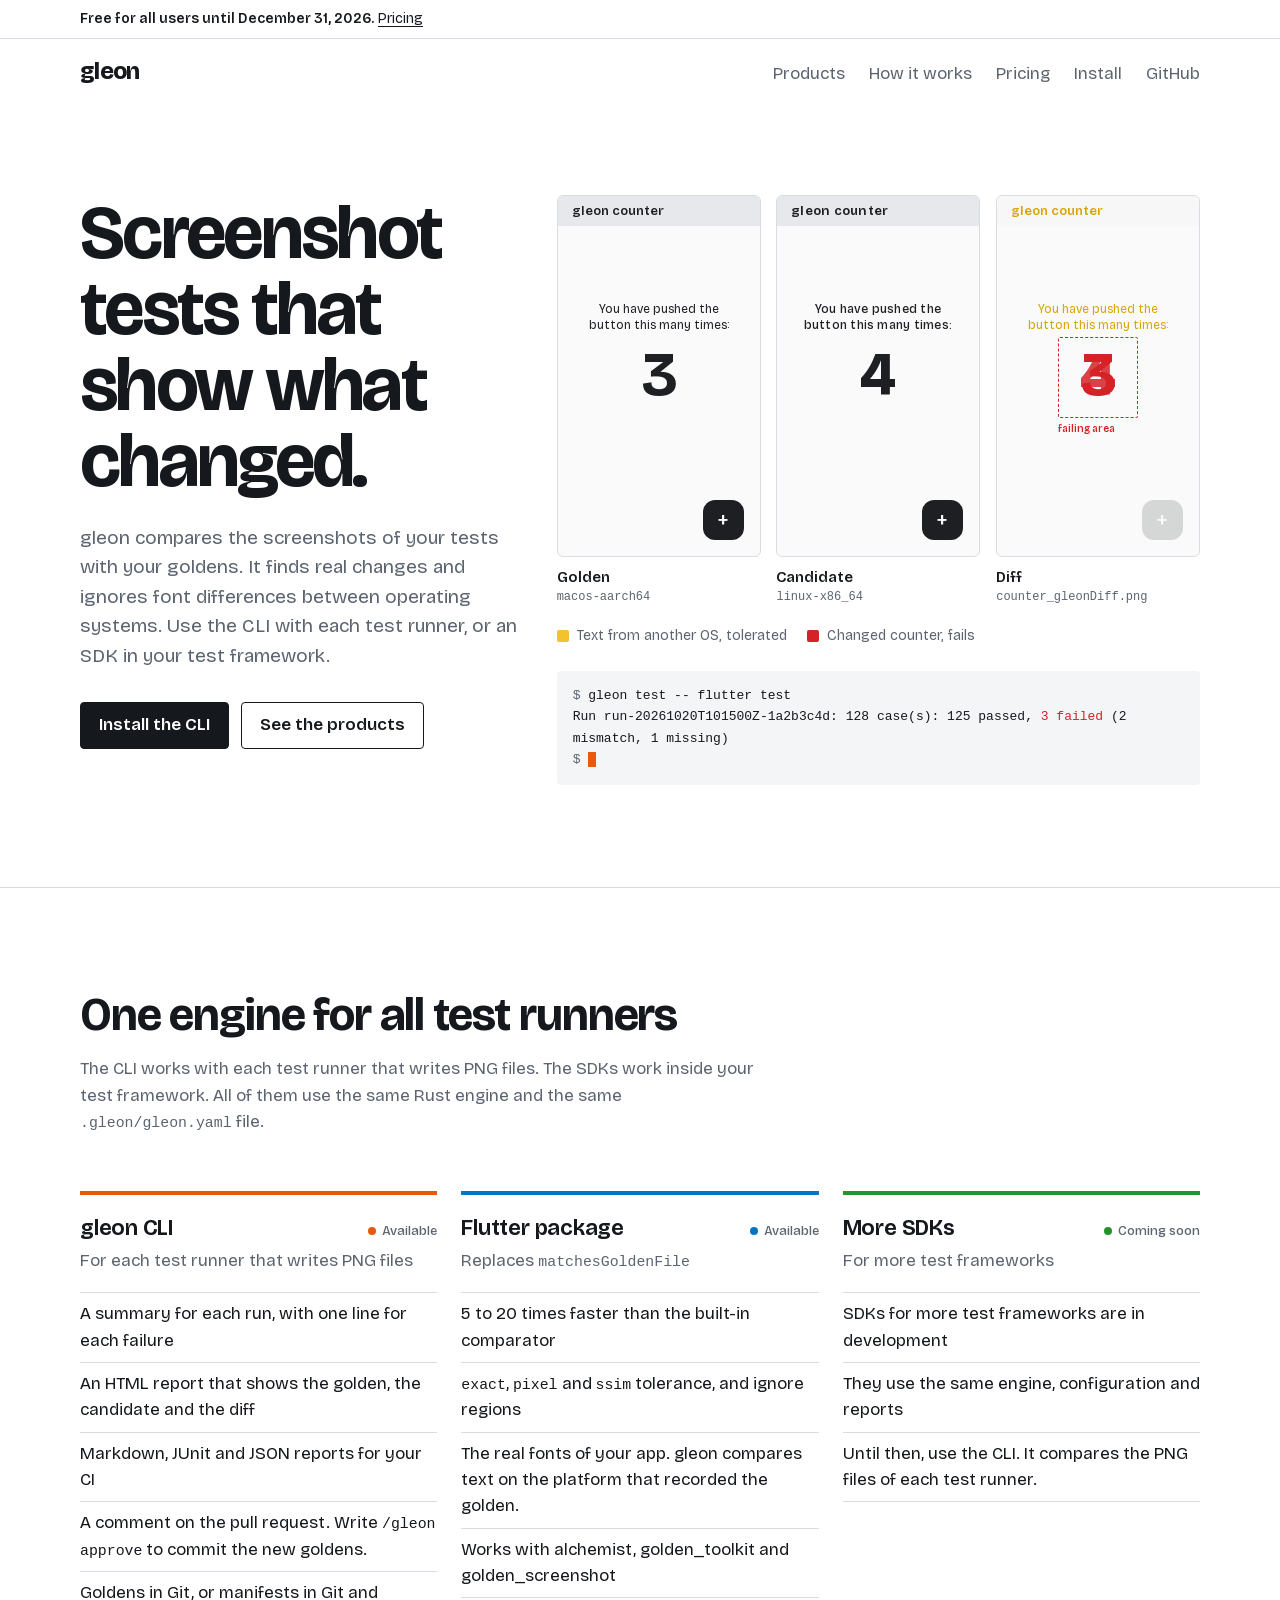
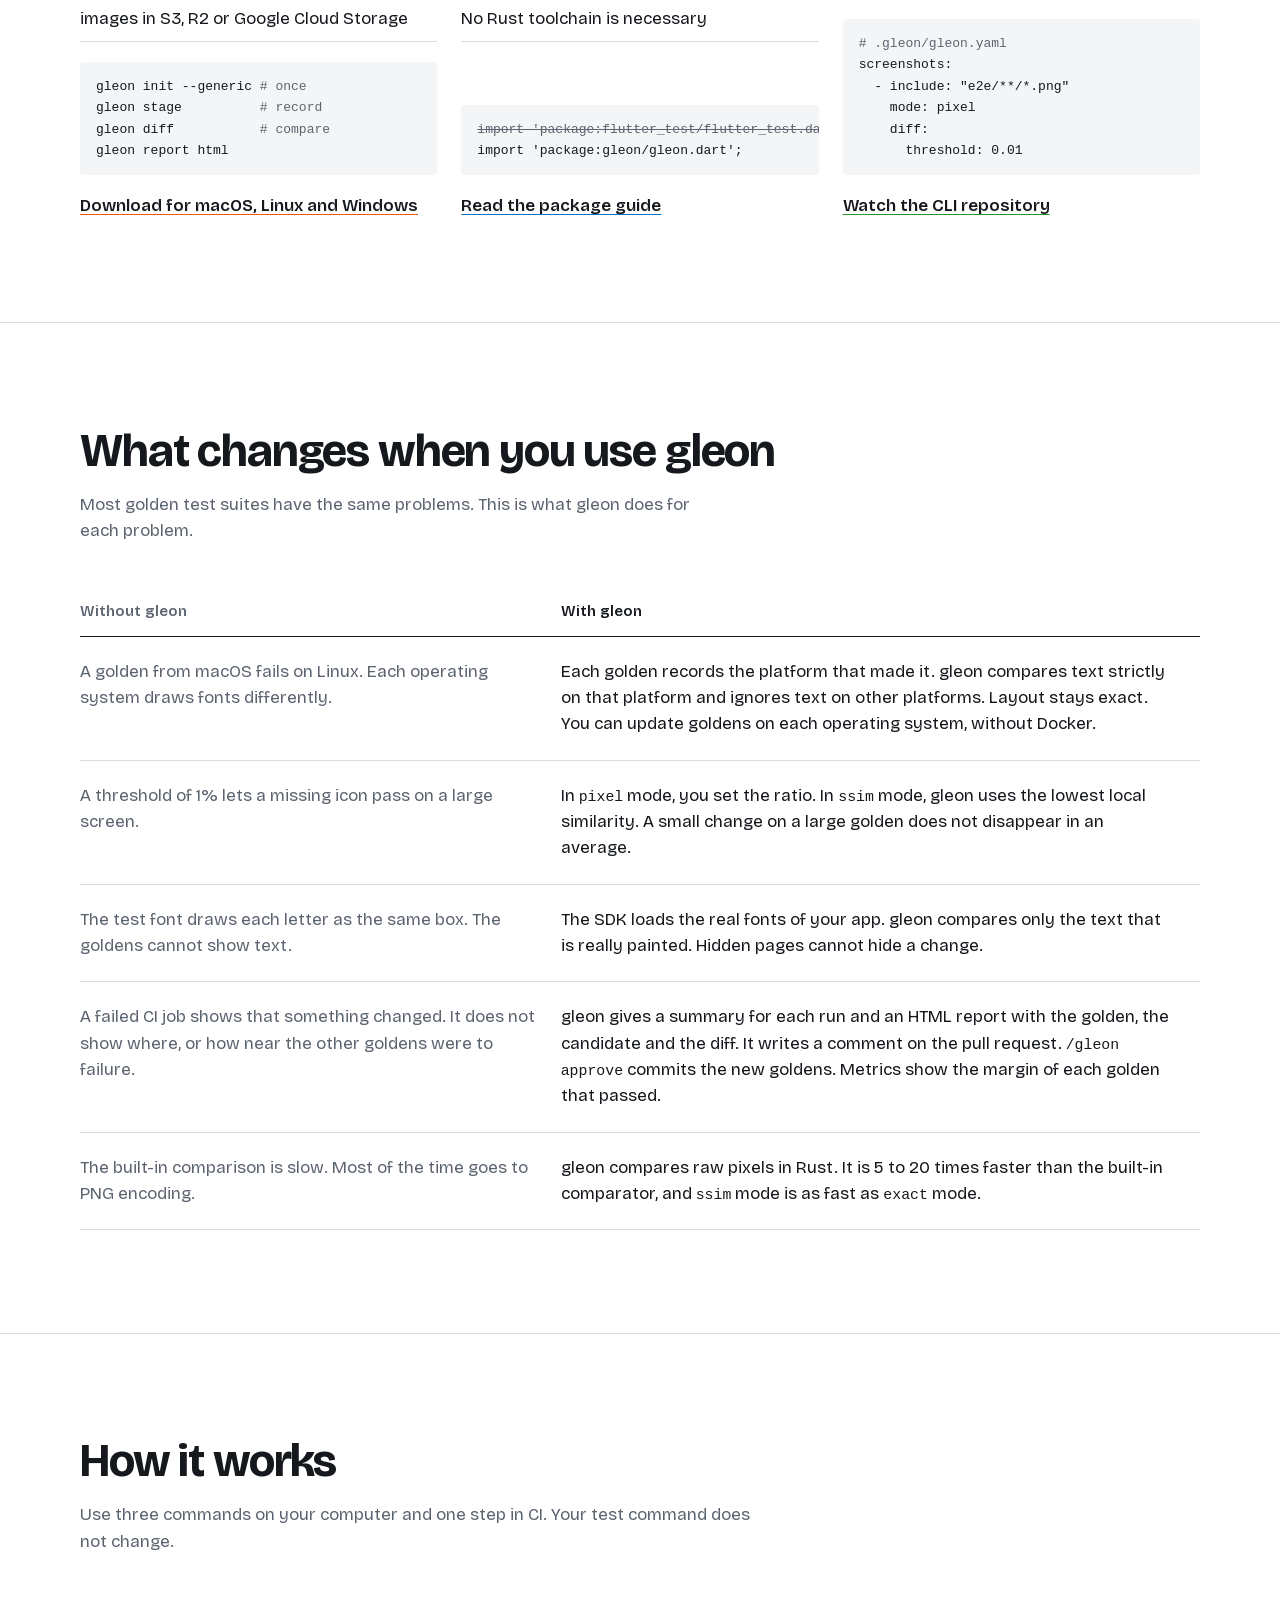
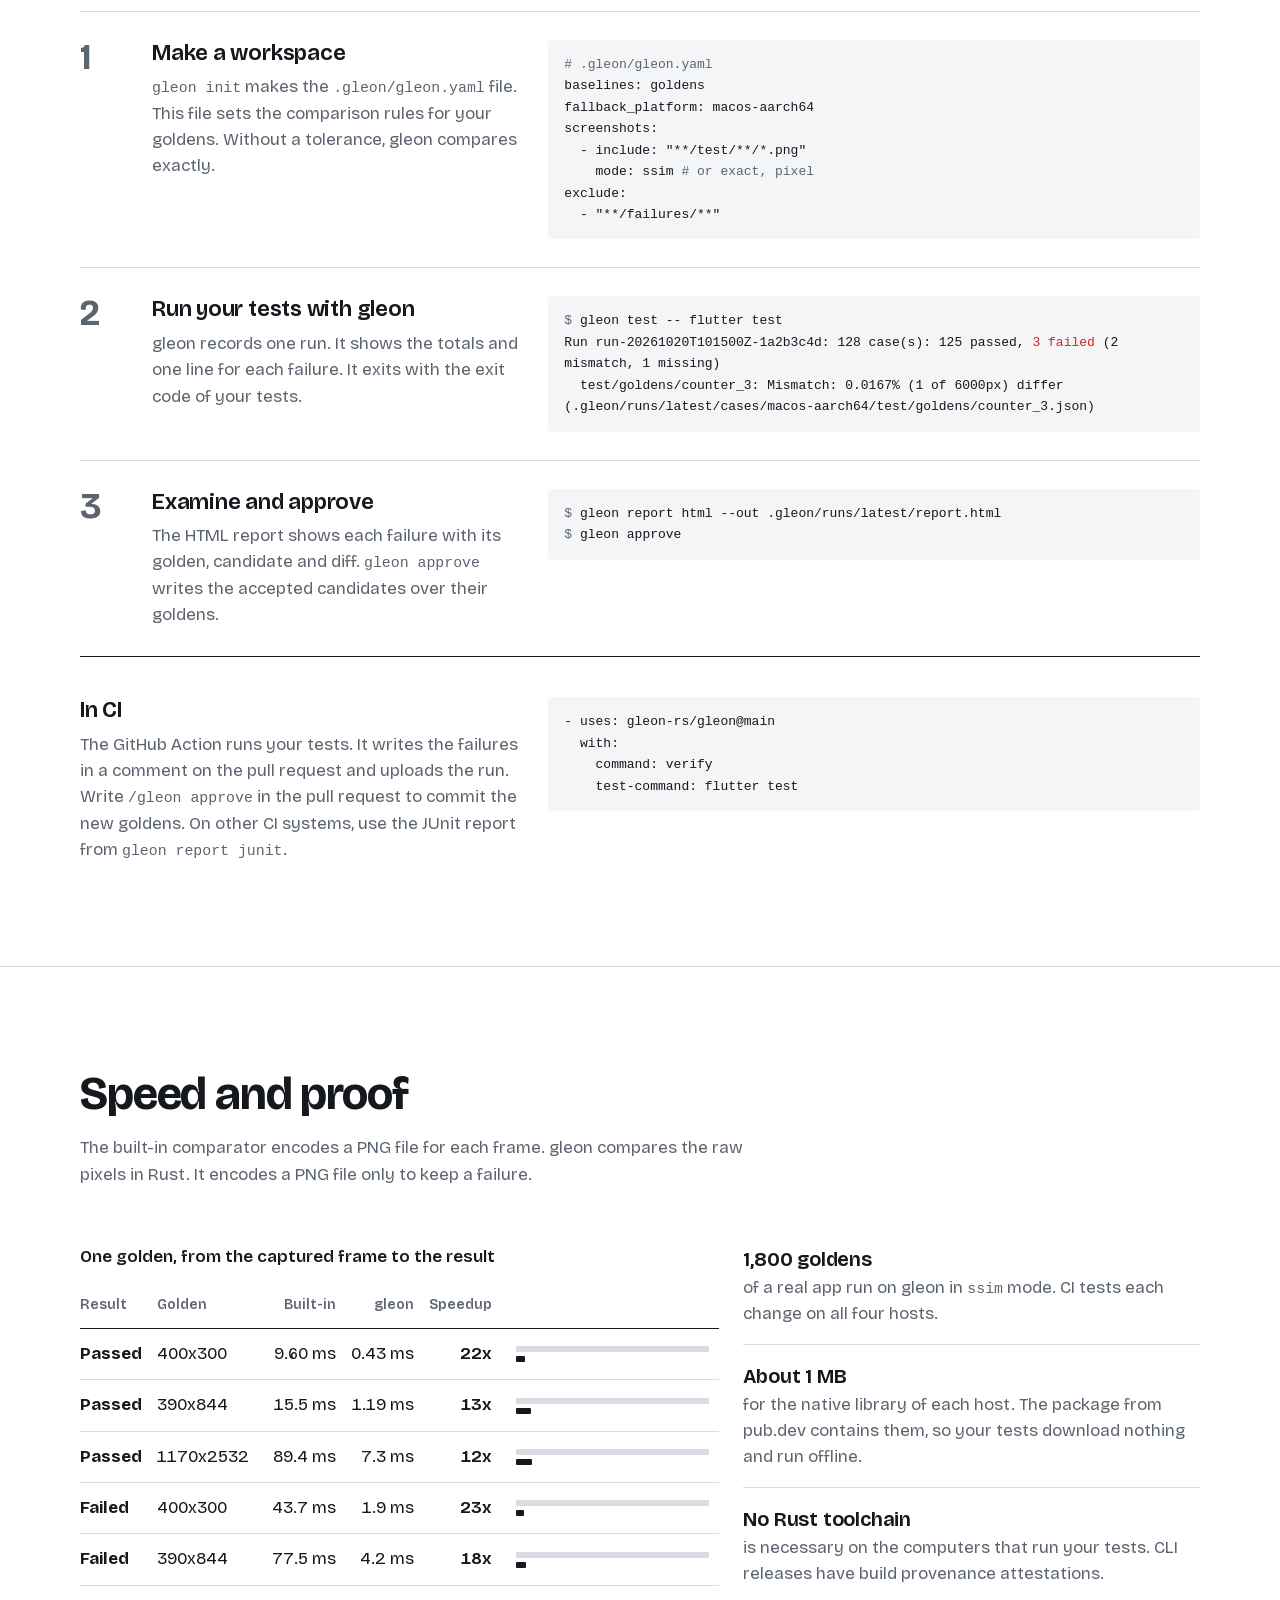
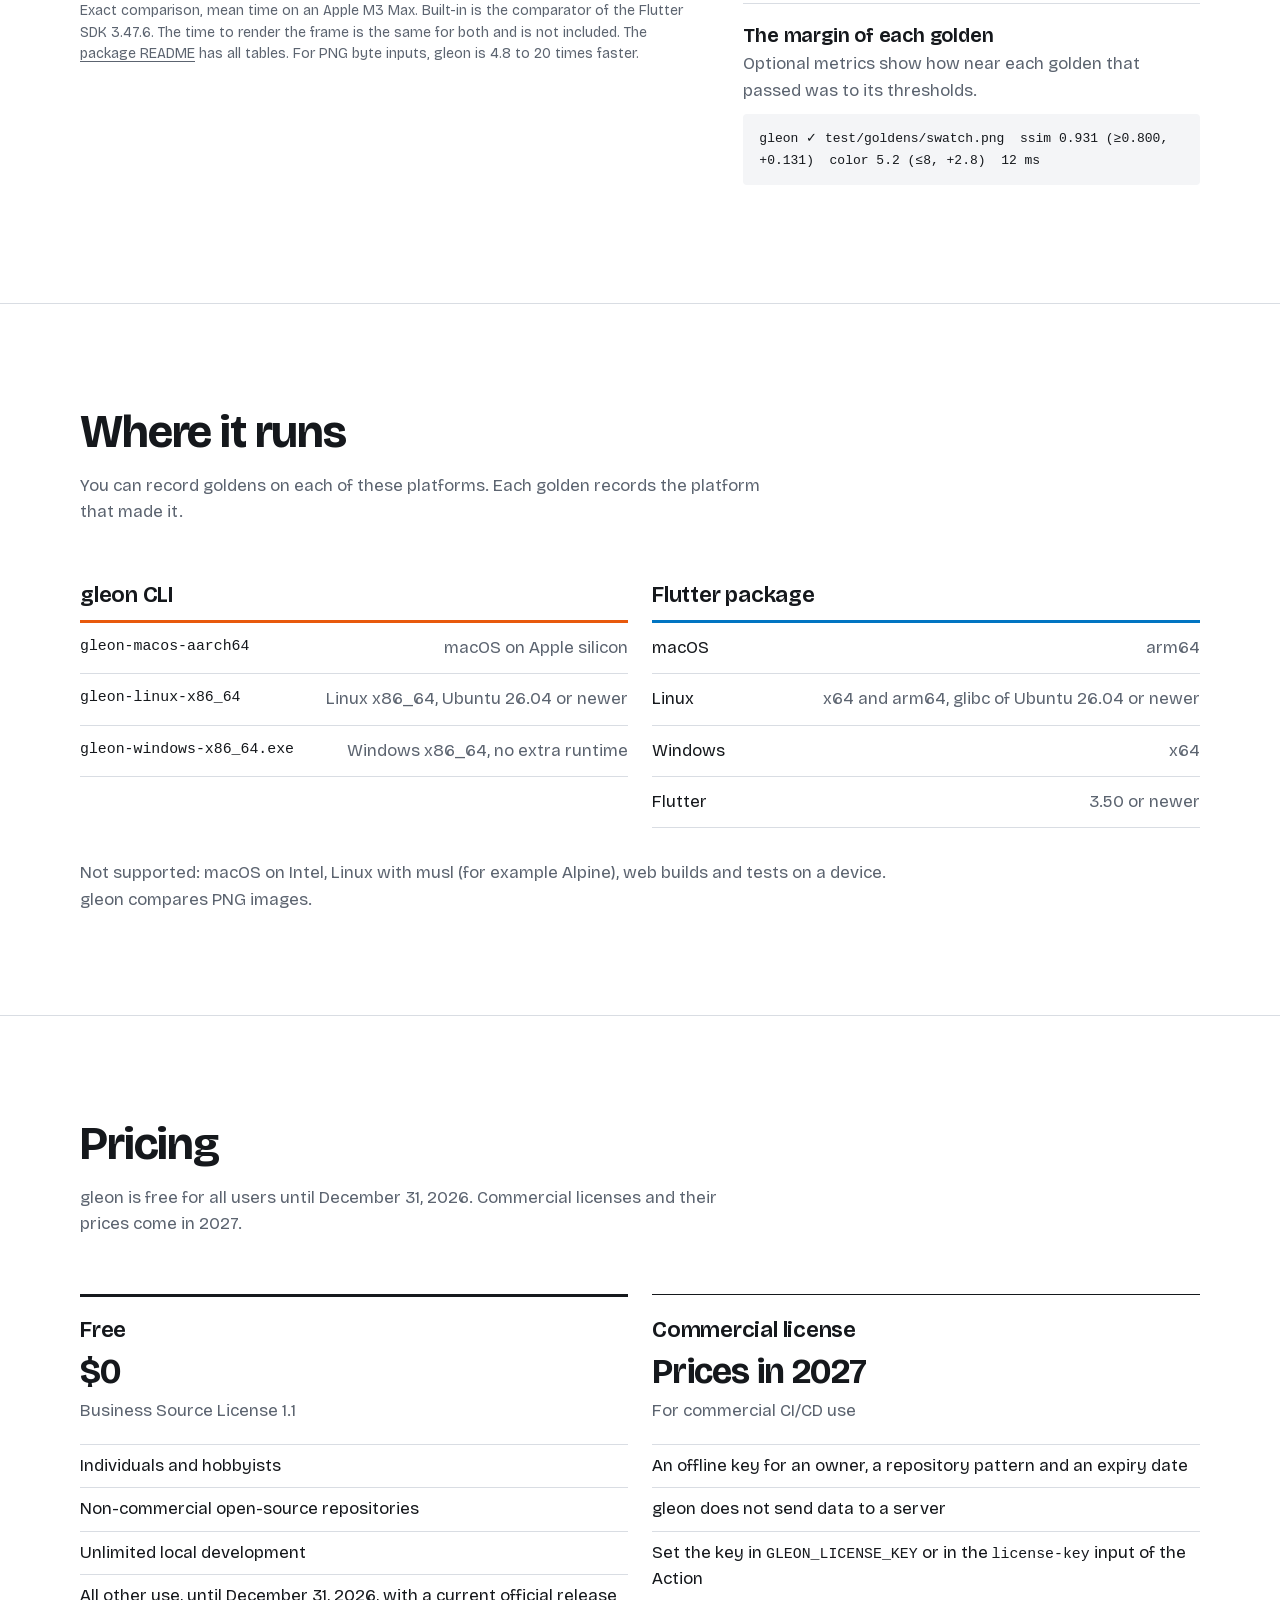
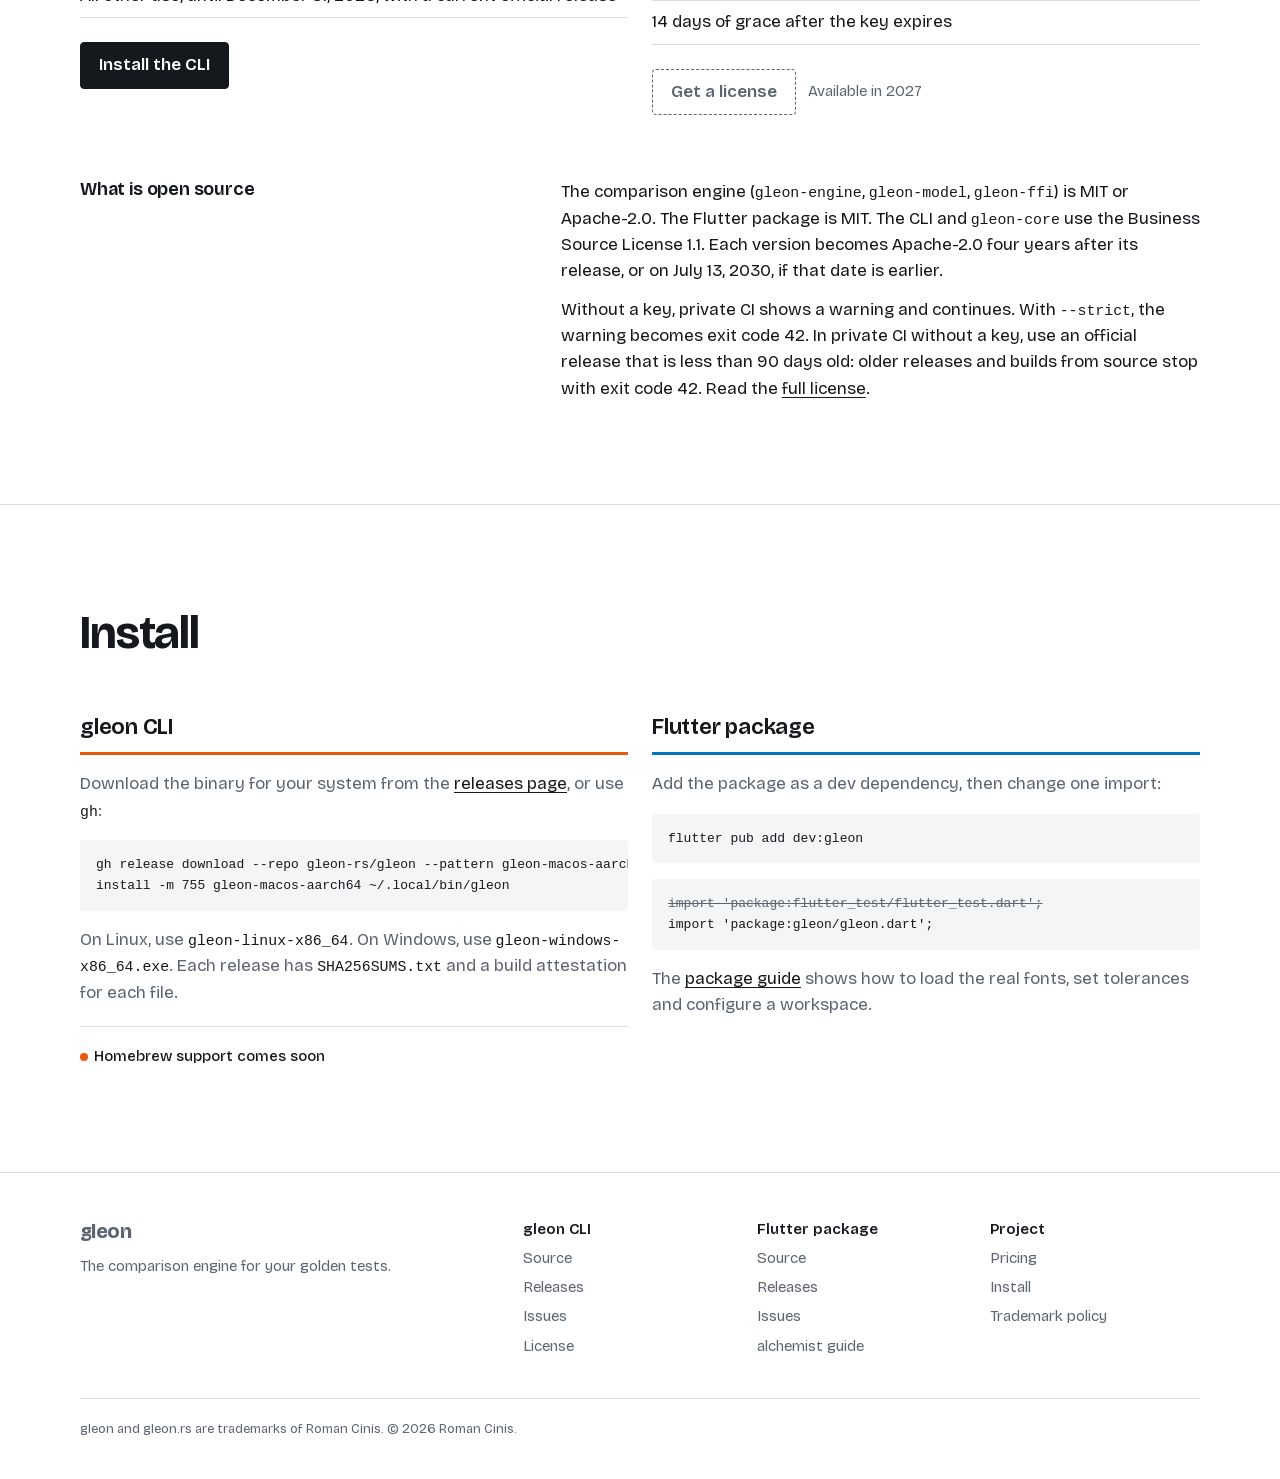
==== commit cbd33c14: "docs: update flutter package installation instructions" ====
--- a/index.html
+++ b/index.html
@@ -302,7 +302,7 @@
 
         <ul class="proof">
           <li><b>1,800 goldens</b><span>of a real app run on gleon in <code>ssim</code> mode. CI tests each change on all four hosts.</span></li>
-          <li><b>About 1 MB</b><span>for the native library. The SDK downloads it on the first test run, checks it against <code>SHA256SUMS.txt</code> and keeps it for offline runs.</span></li>
+          <li><b>About 1 MB</b><span>for the native library of each host. The package from pub.dev contains them, so your tests download nothing and run offline.</span></li>
           <li><b>No Rust toolchain</b><span>is necessary on the computers that run your tests. CLI releases have build provenance attestations.</span></li>
           <li><b>The margin of each golden</b><span>Optional metrics show how near each golden that passed was to its thresholds.</span>
 <pre class="code wrap-lines"><code>gleon ✓ test/goldens/swatch.png  ssim 0.931 (≥0.800, +0.131)  color 5.2 (≤8, +2.8)  12 ms</code></pre>
@@ -333,7 +333,7 @@
             <li>macOS<span>arm64</span></li>
             <li>Linux<span>x64 and arm64, glibc of Ubuntu 26.04 or newer</span></li>
             <li>Windows<span>x64</span></li>
-            <li>Flutter<span>3.47.5 or newer</span></li>
+            <li>Flutter<span>3.50 or newer</span></li>
           </ul>
         </div>
       </div>
@@ -407,12 +407,8 @@
 
         <div class="lang-flutter">
           <h3>Flutter package</h3>
-          <p>Add the package from a <a href="https://github.com/gleon-rs/flutter/releases">release tag</a>, then change one import:</p>
-<pre class="code"><code>dev_dependencies:
-  gleon:
-    git:
-      url: https://github.com/gleon-rs/flutter.git
-      ref: vX.Y.Z <span class="comment"># a release tag</span></code></pre>
+          <p>Add the package as a dev dependency, then change one import:</p>
+<pre class="code"><code><span class="sel">flutter pub add dev:gleon</span></code></pre>
 <pre class="code"><code><span class="del">import 'package:flutter_test/flutter_test.dart';</span>
 <span class="sel">import 'package:gleon/gleon.dart';</span></code></pre>
           <p>The <a href="https://github.com/gleon-rs/flutter">package guide</a> shows how to load the real fonts, set tolerances and configure a workspace.</p>
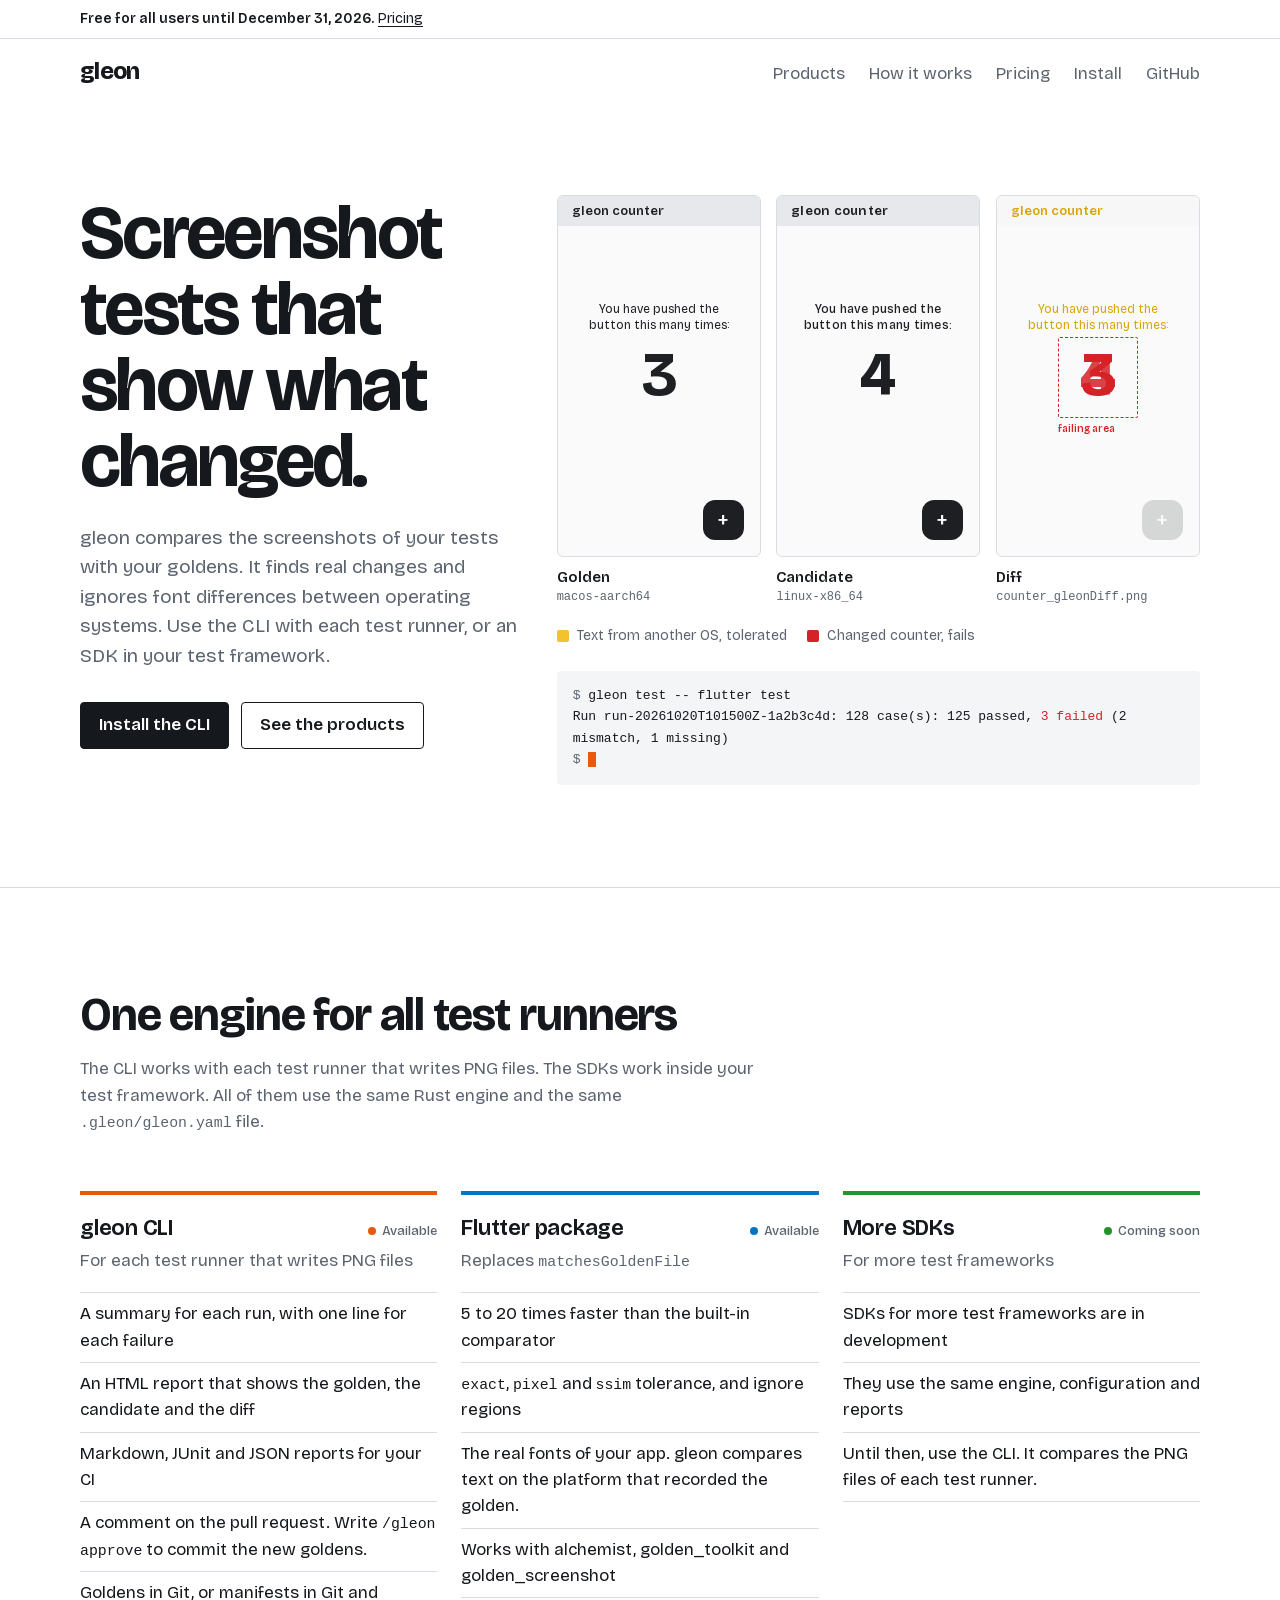
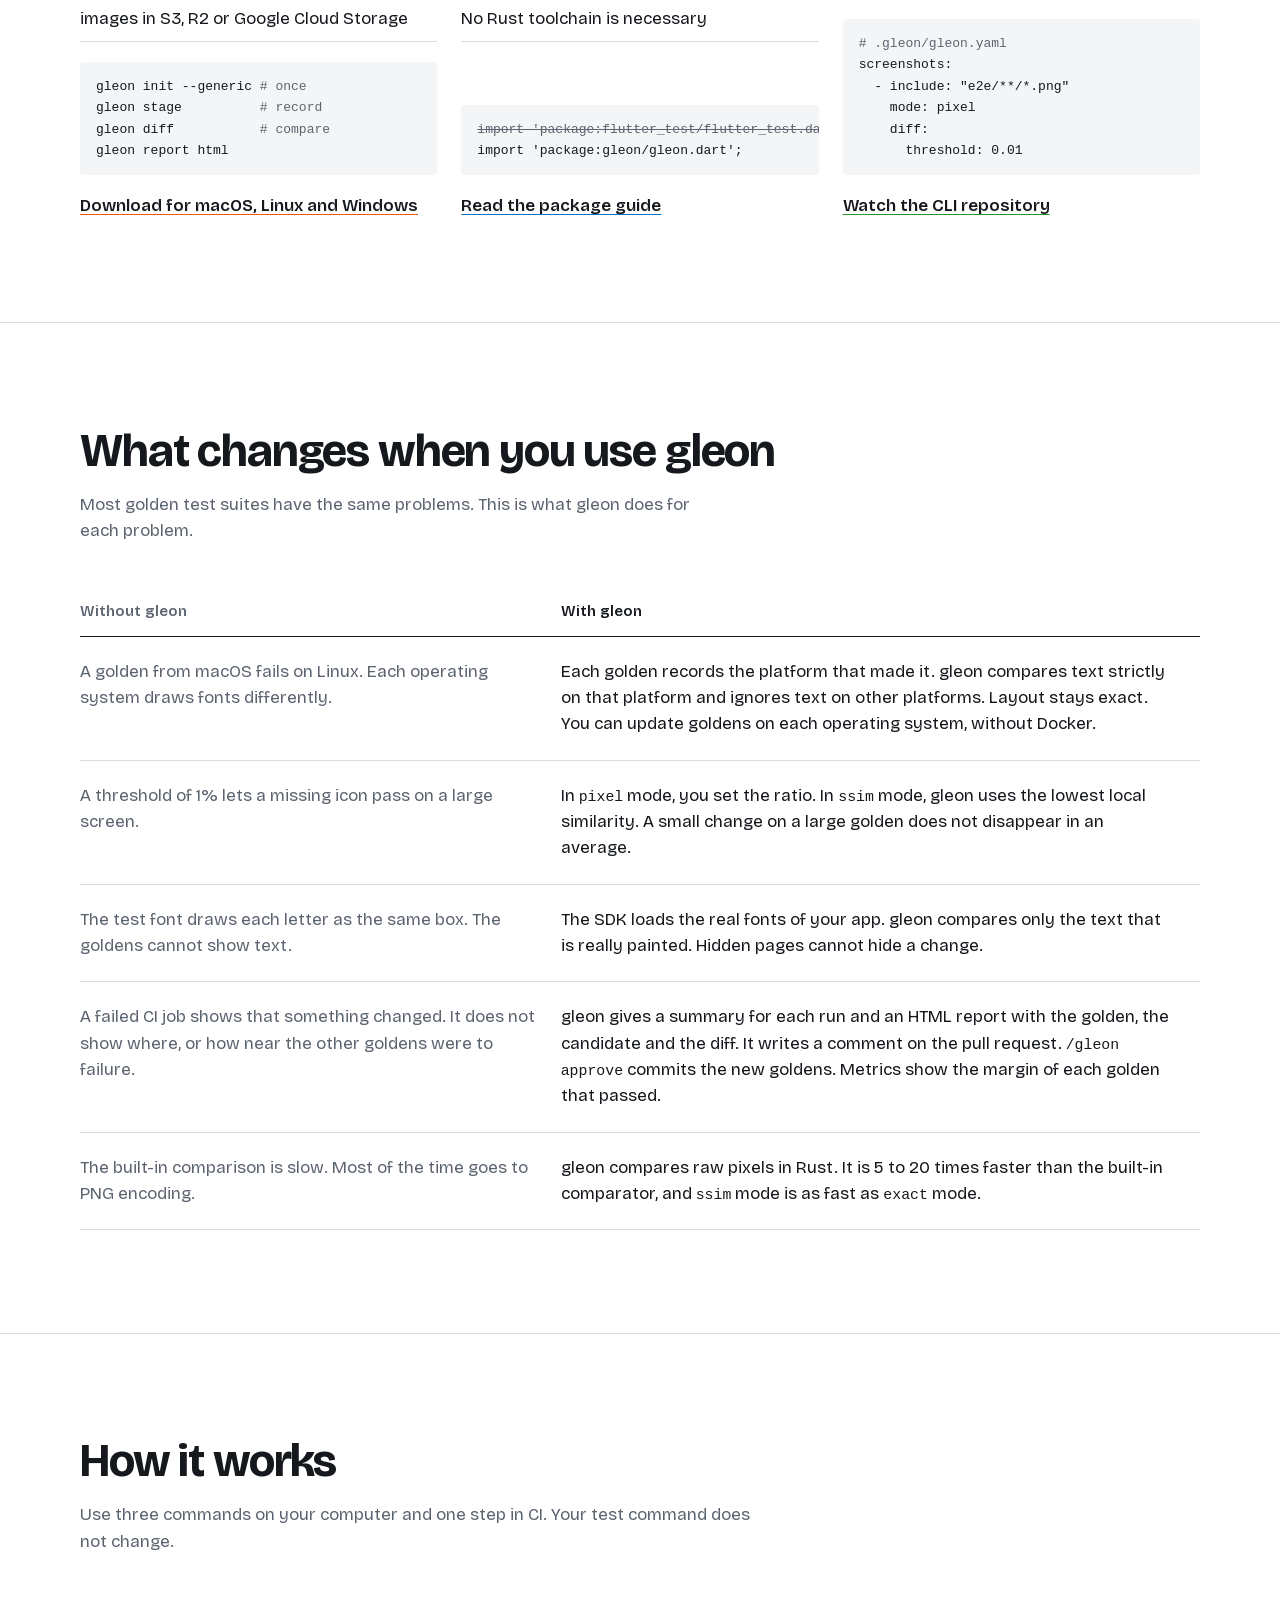
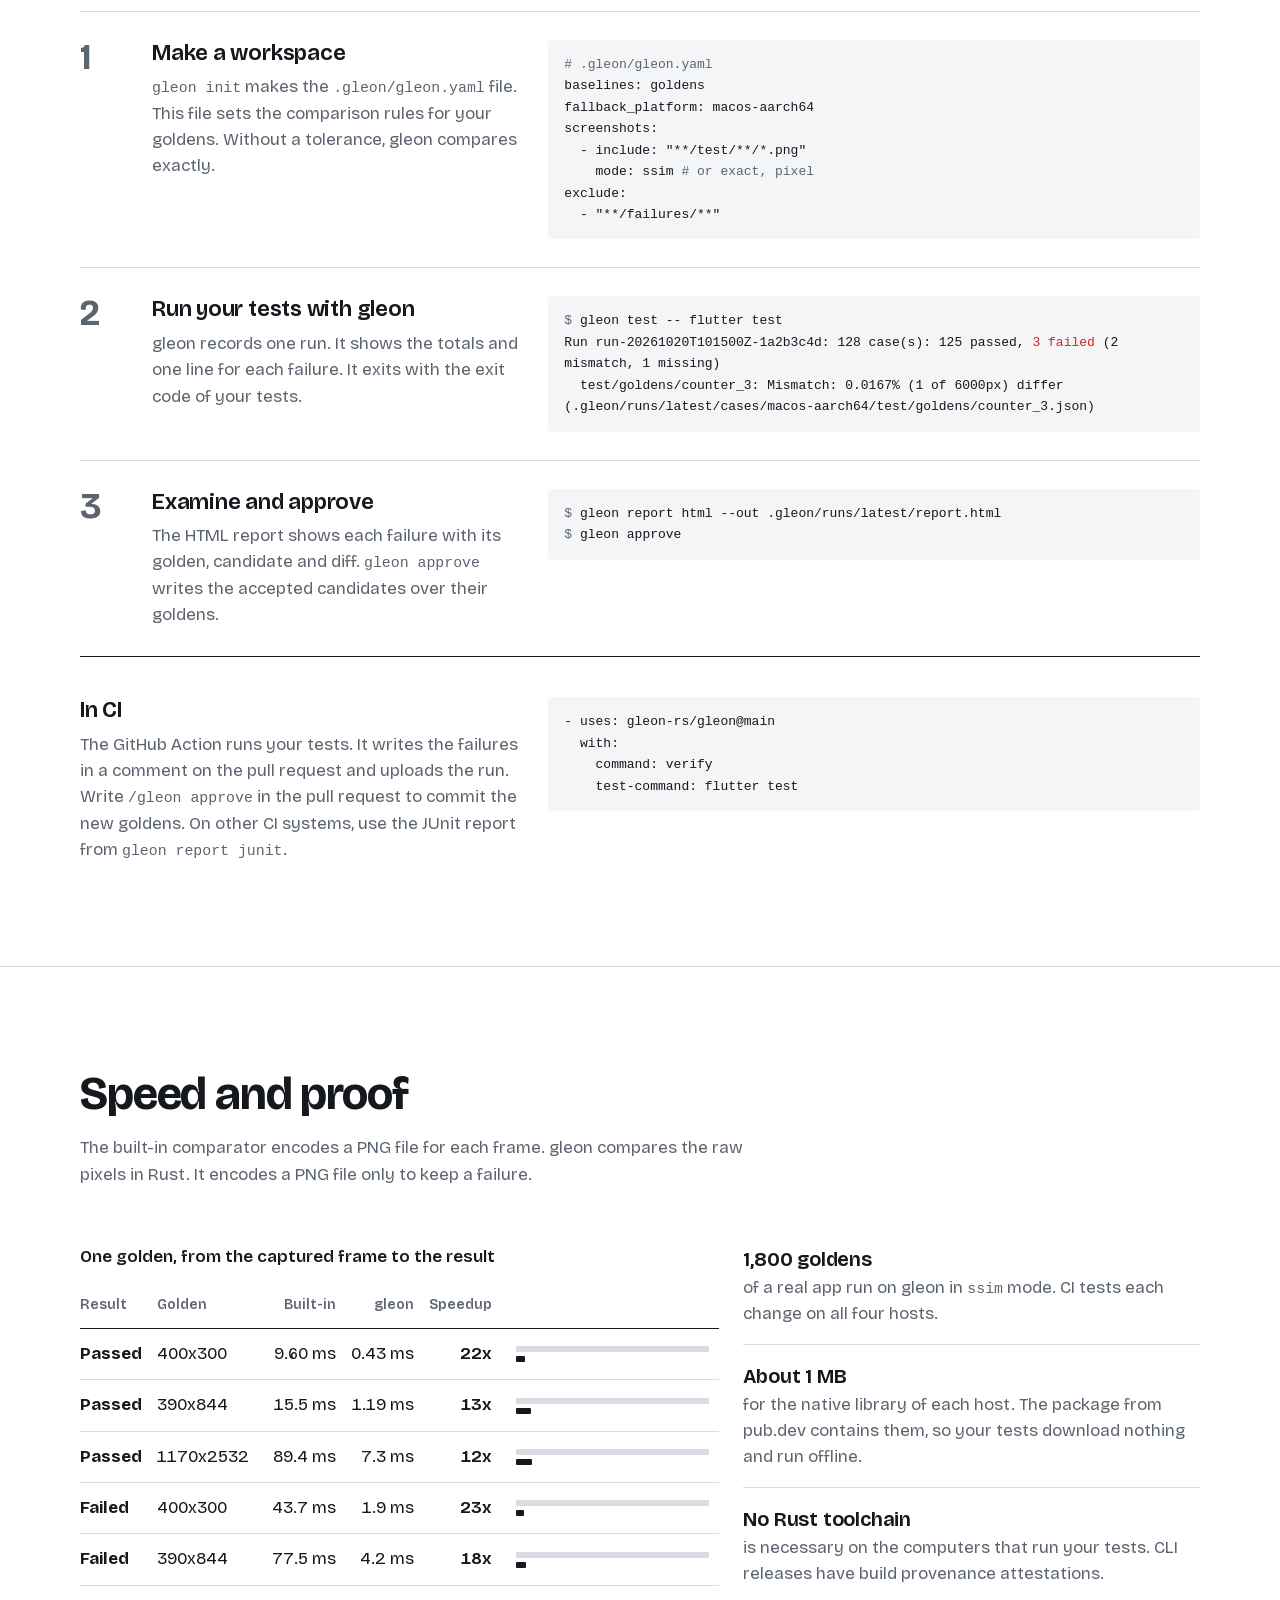
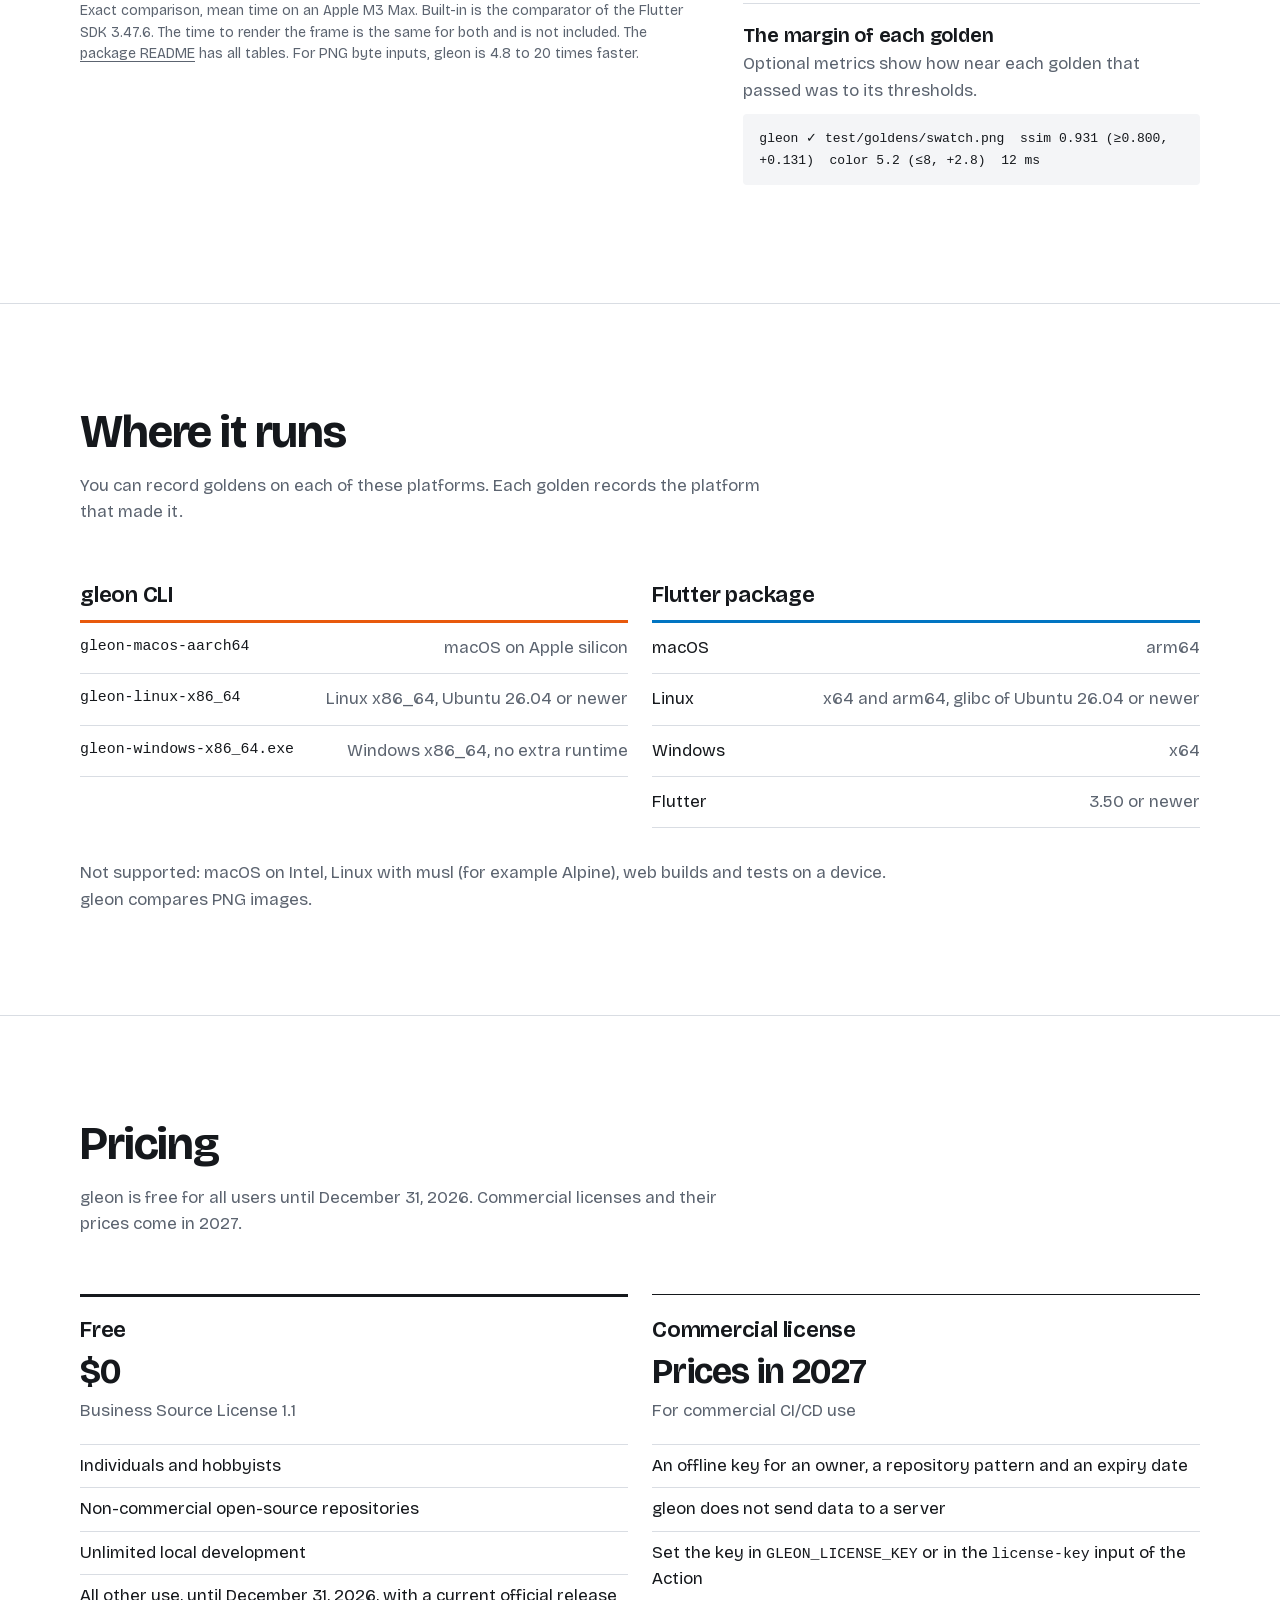
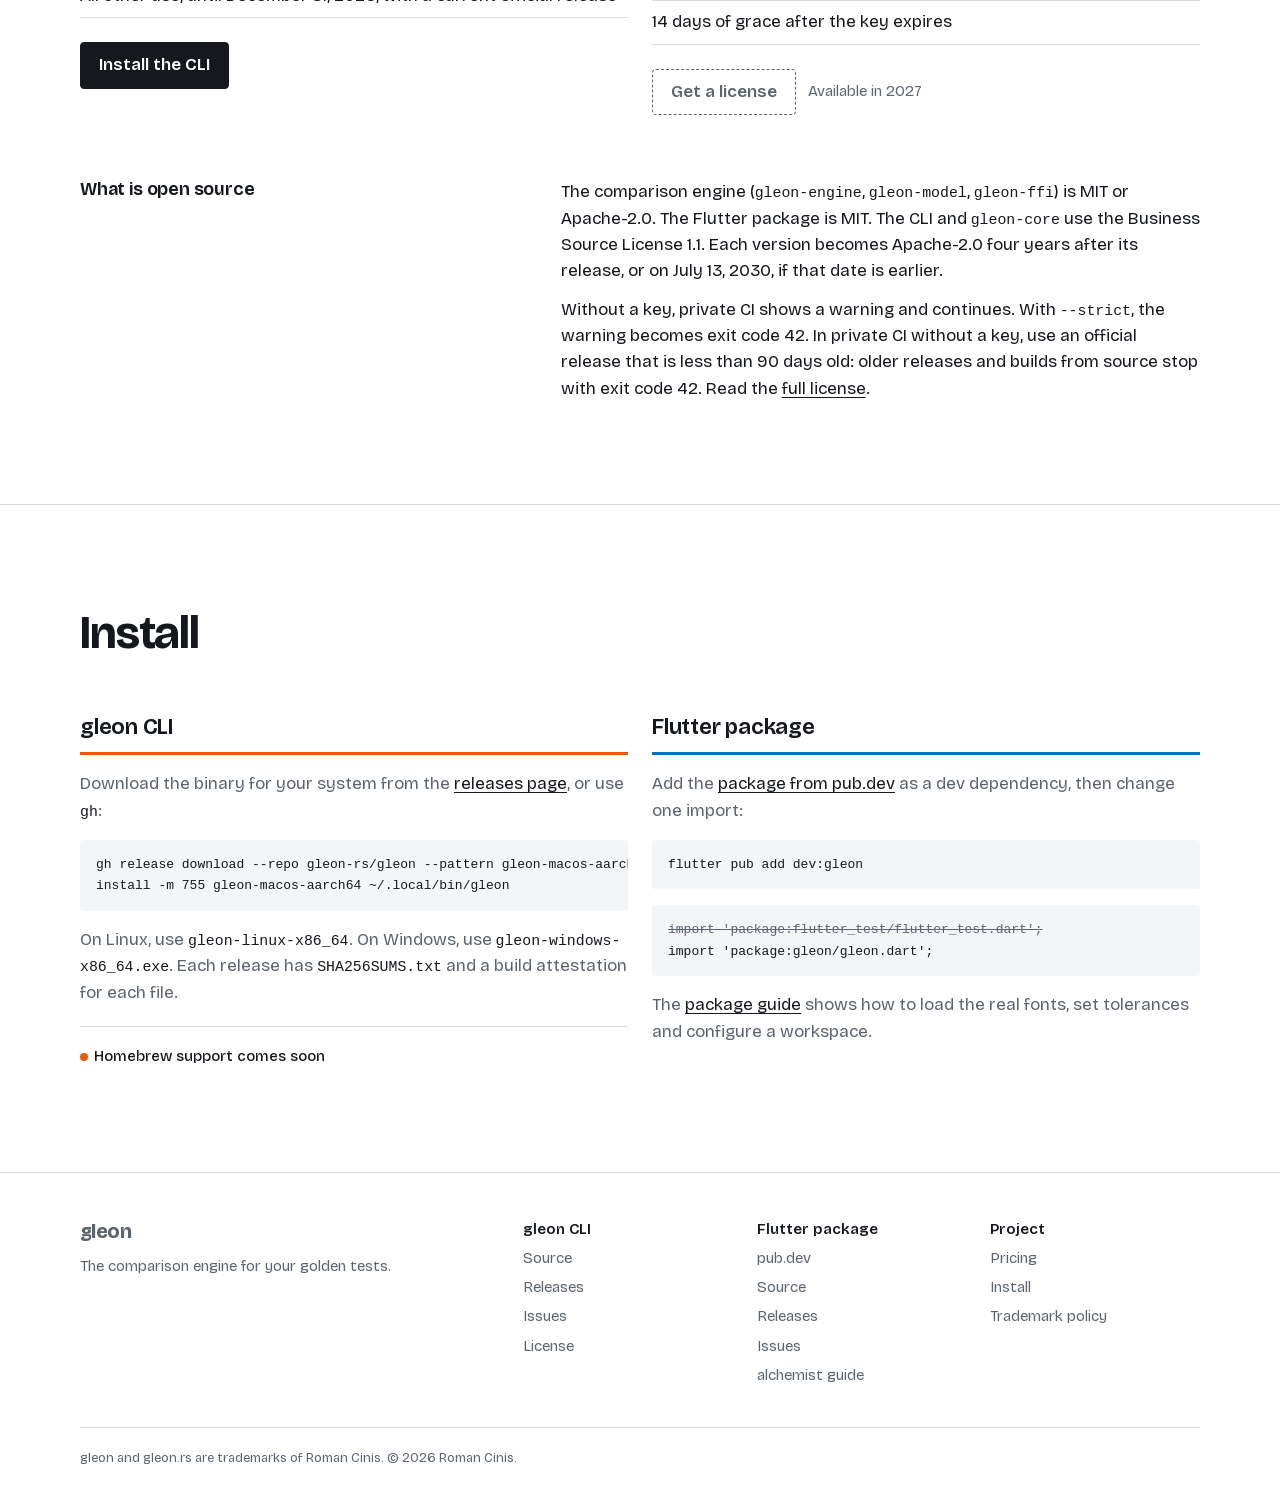
==== commit 2e9807e2: "feat: add pub.dev package links and screenshot page" ====
--- a/index.html
+++ b/index.html
@@ -407,7 +407,7 @@
 
         <div class="lang-flutter">
           <h3>Flutter package</h3>
-          <p>Add the package as a dev dependency, then change one import:</p>
+          <p>Add the <a href="https://pub.dev/packages/gleon">package from pub.dev</a> as a dev dependency, then change one import:</p>
 <pre class="code"><code><span class="sel">flutter pub add dev:gleon</span></code></pre>
 <pre class="code"><code><span class="del">import 'package:flutter_test/flutter_test.dart';</span>
 <span class="sel">import 'package:gleon/gleon.dart';</span></code></pre>
@@ -437,6 +437,7 @@
       <nav aria-labelledby="foot-flutter">
         <h2 id="foot-flutter">Flutter package</h2>
         <ul>
+          <li><a href="https://pub.dev/packages/gleon">pub.dev</a></li>
           <li><a href="https://github.com/gleon-rs/flutter">Source</a></li>
           <li><a href="https://github.com/gleon-rs/flutter/releases">Releases</a></li>
           <li><a href="https://github.com/gleon-rs/flutter/issues">Issues</a></li>
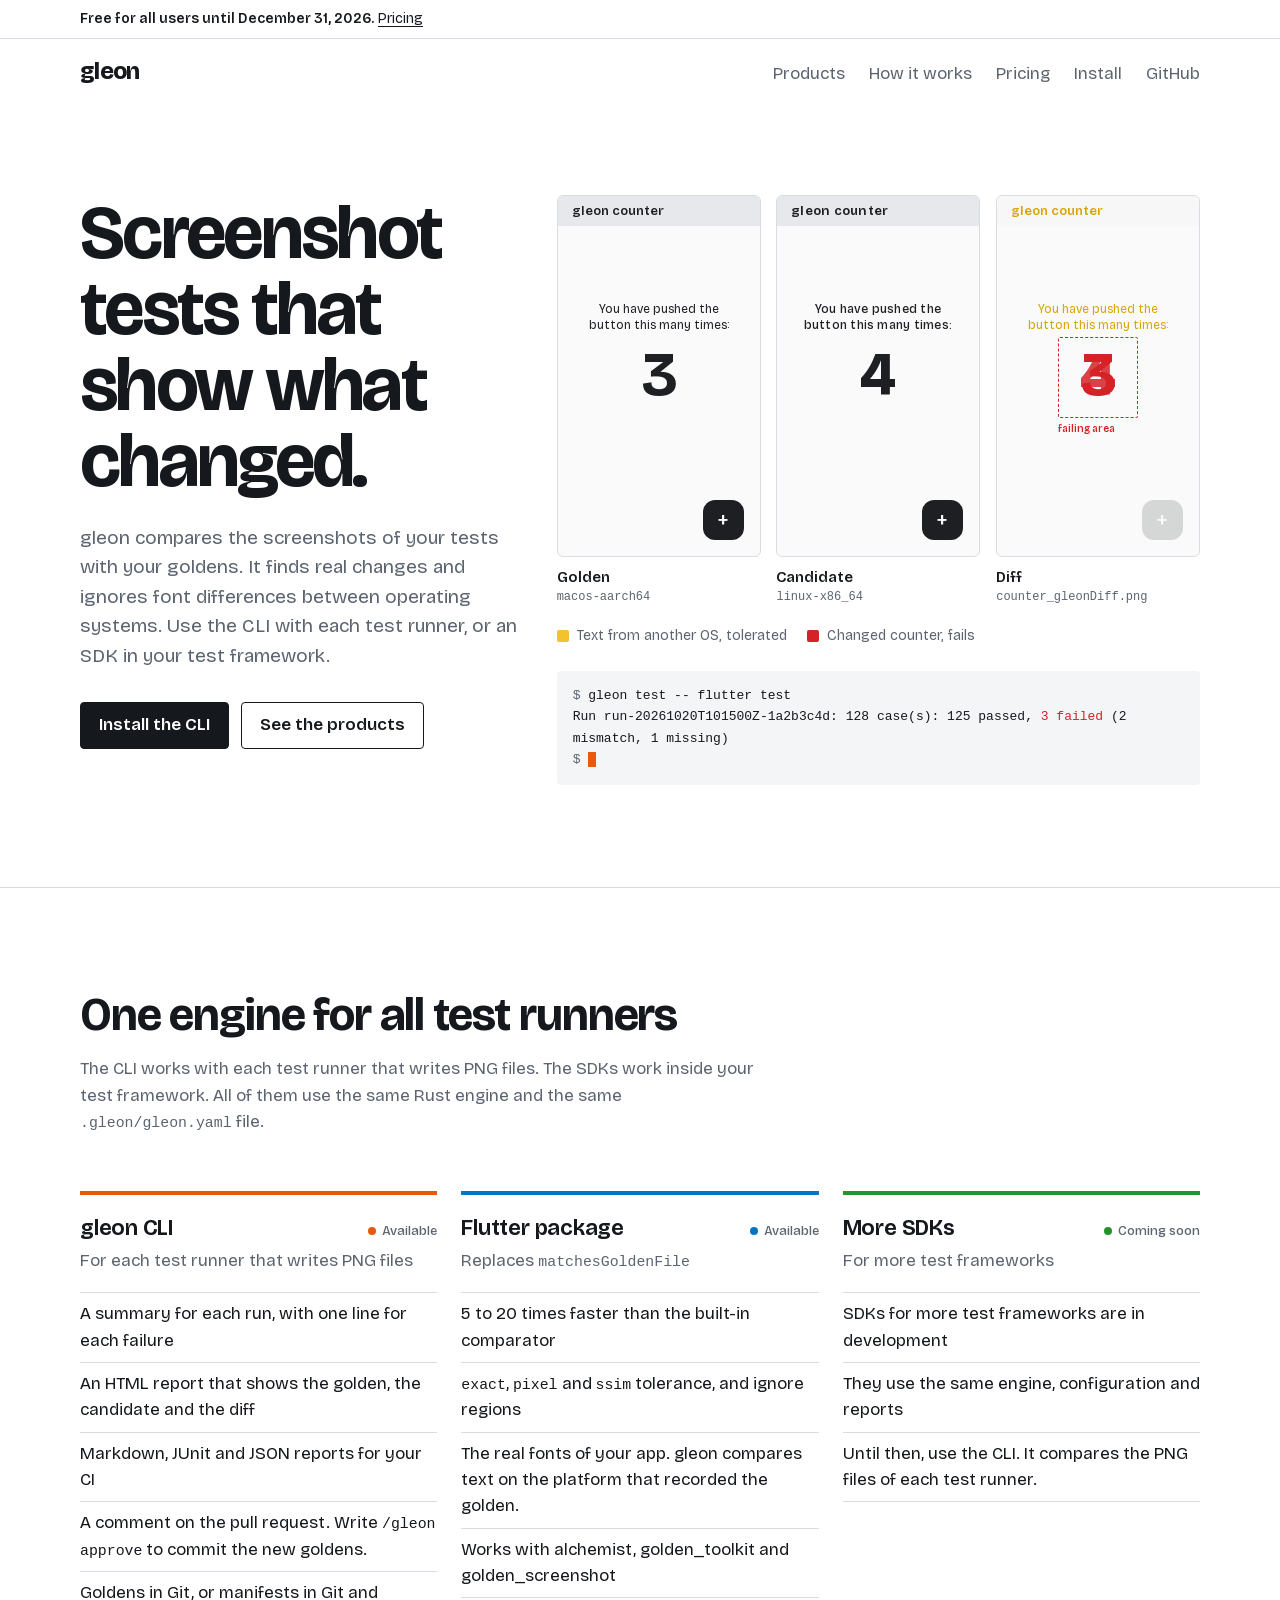
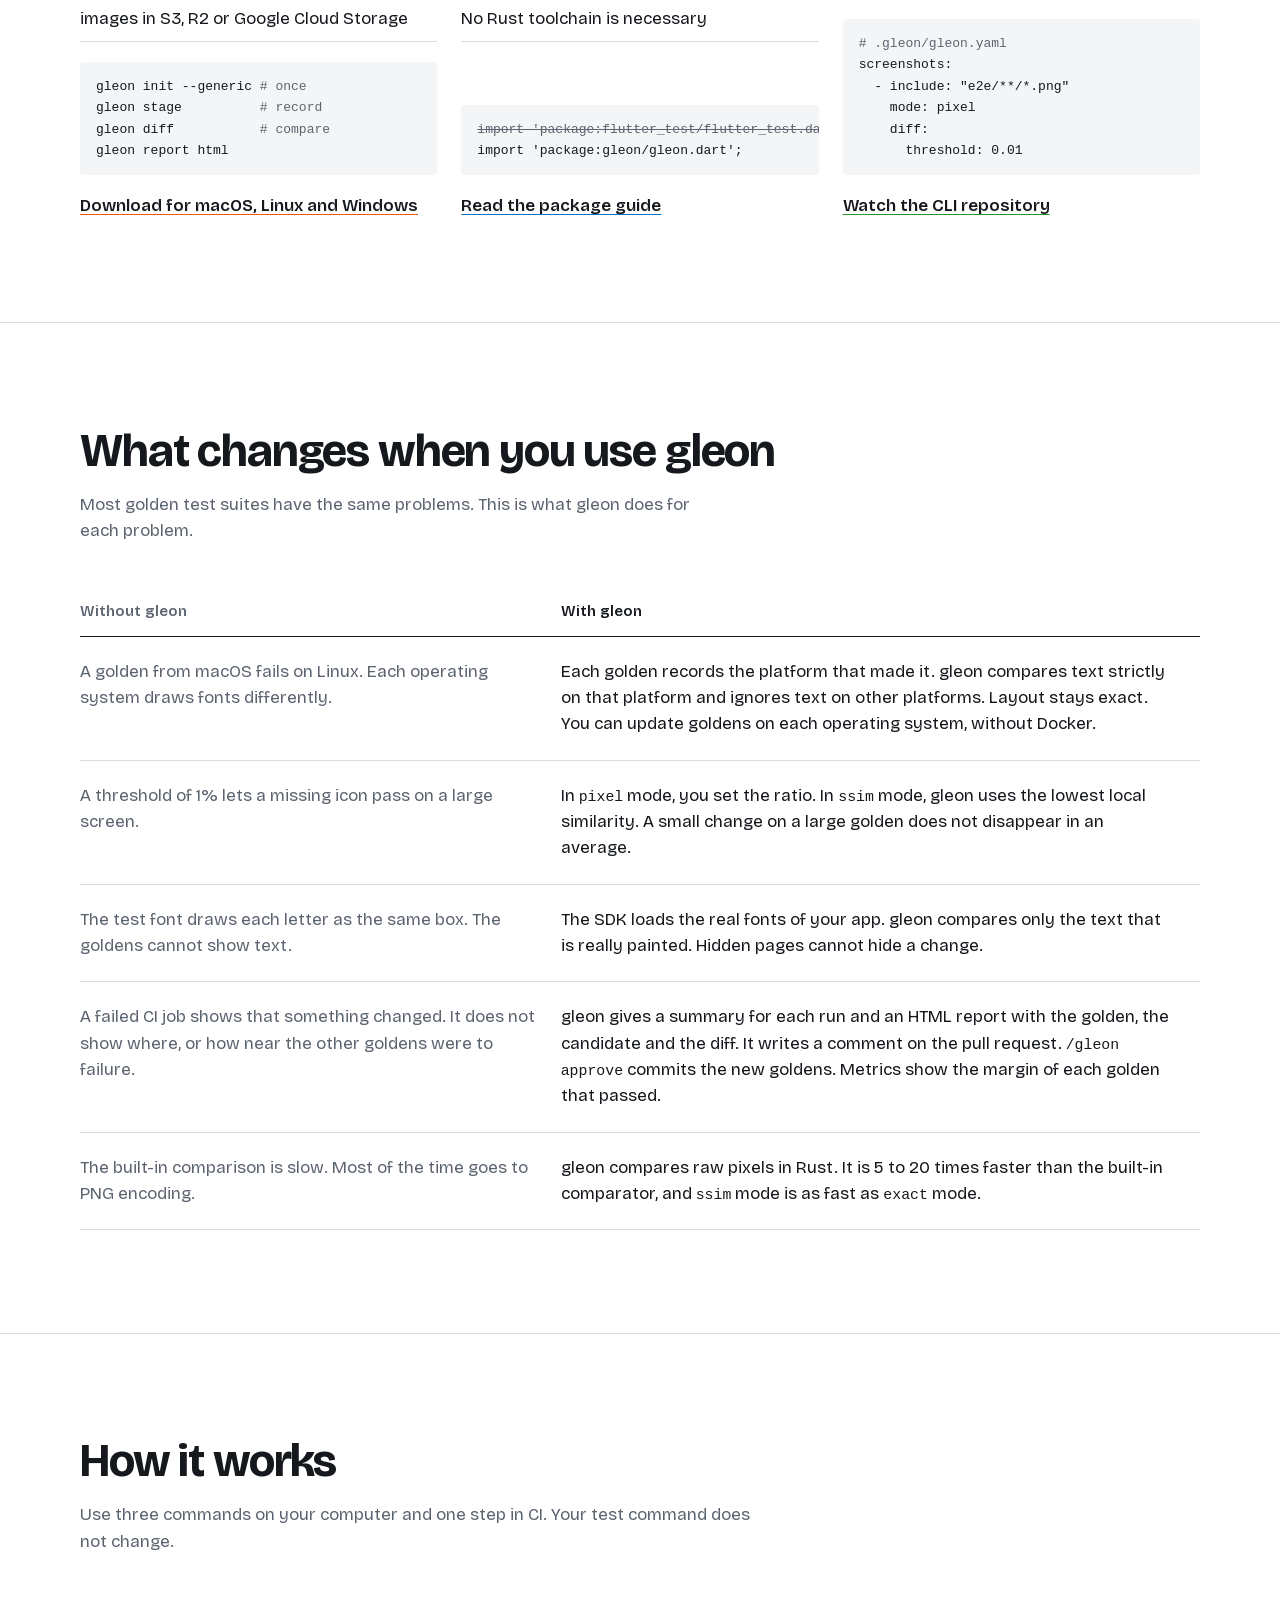
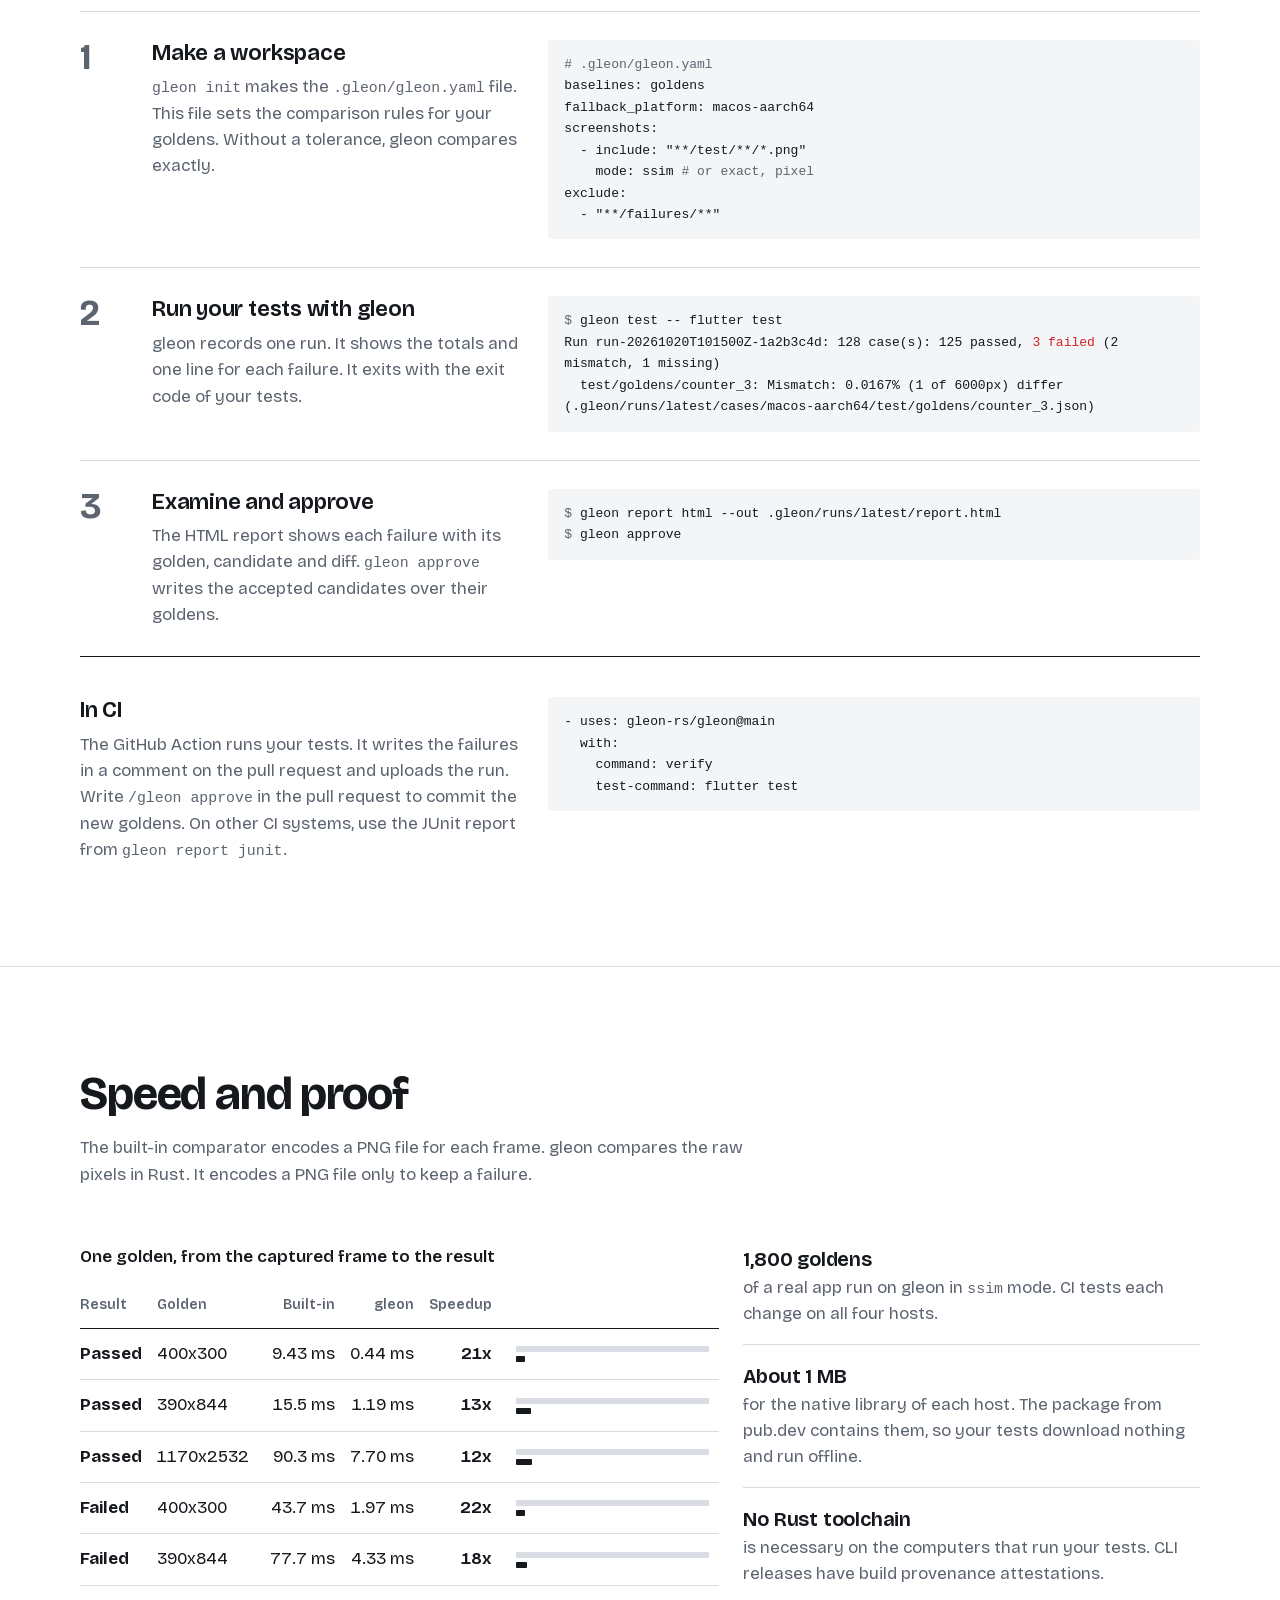
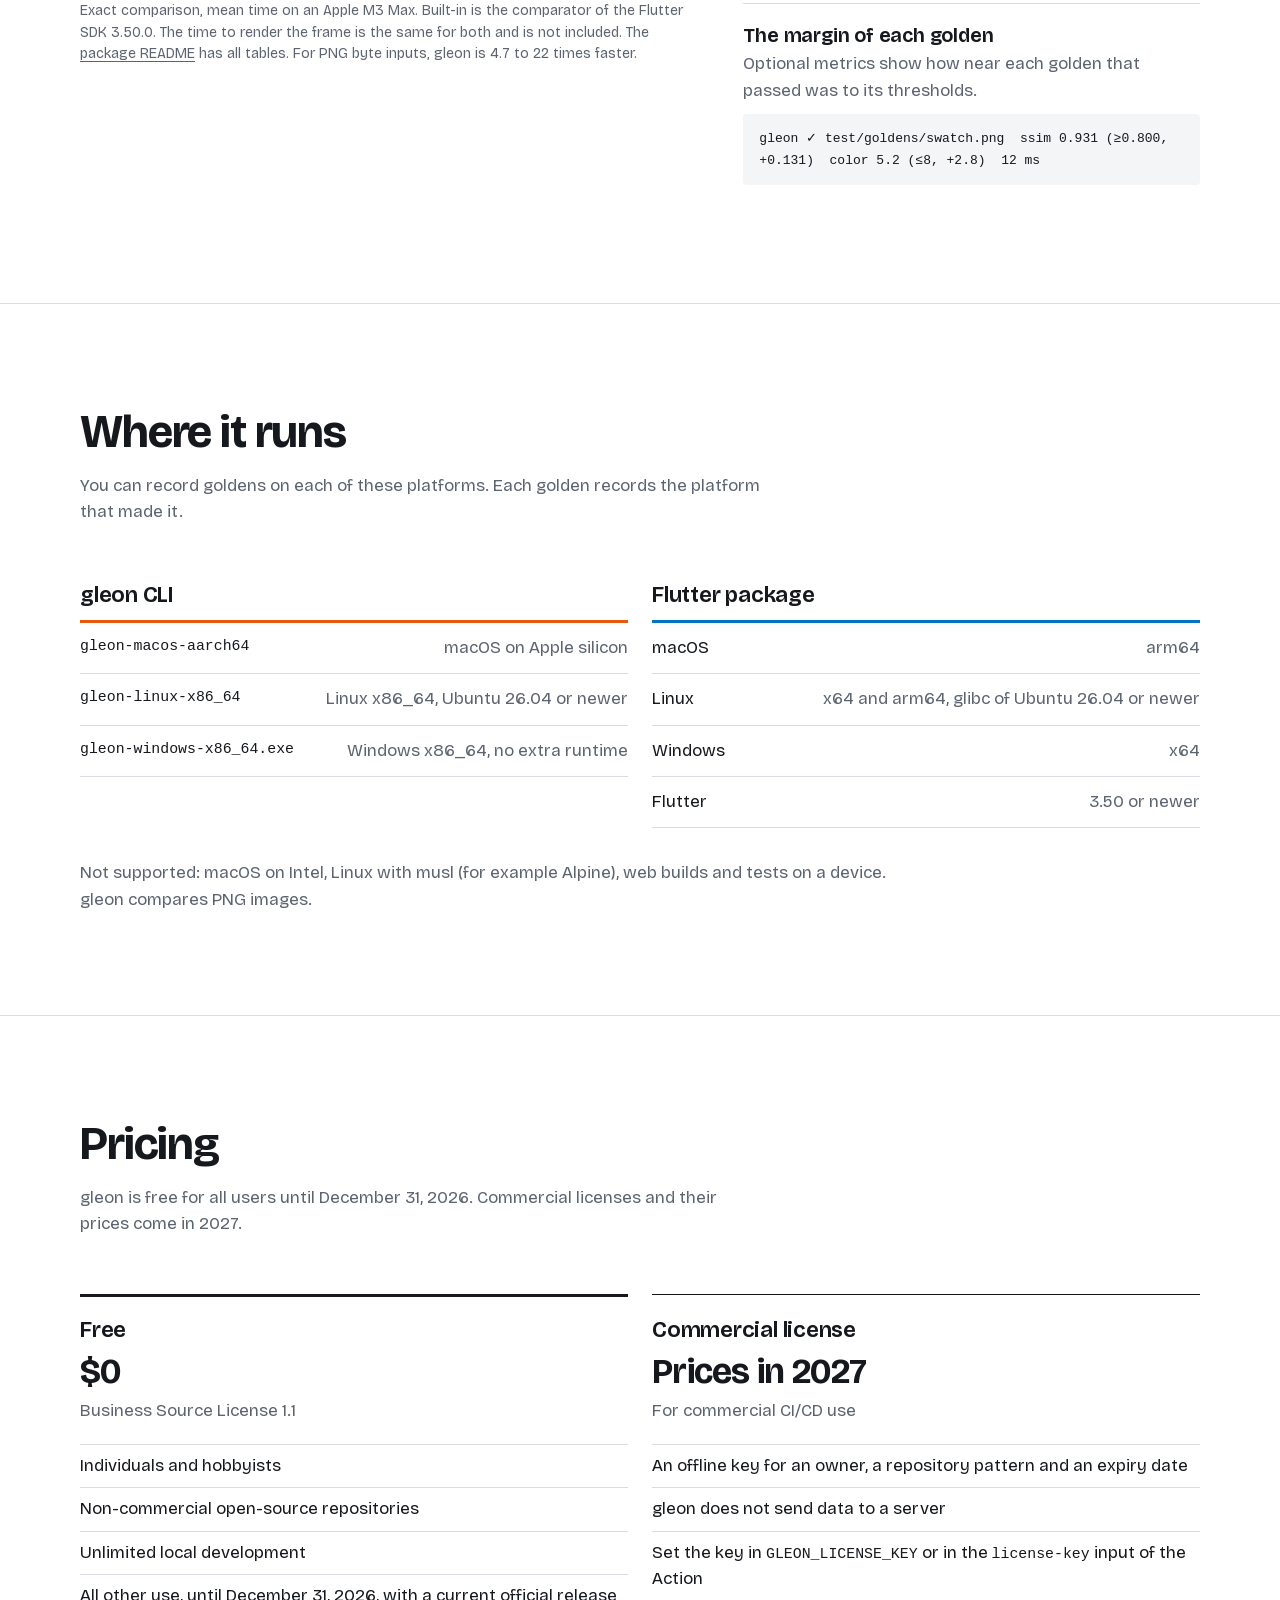
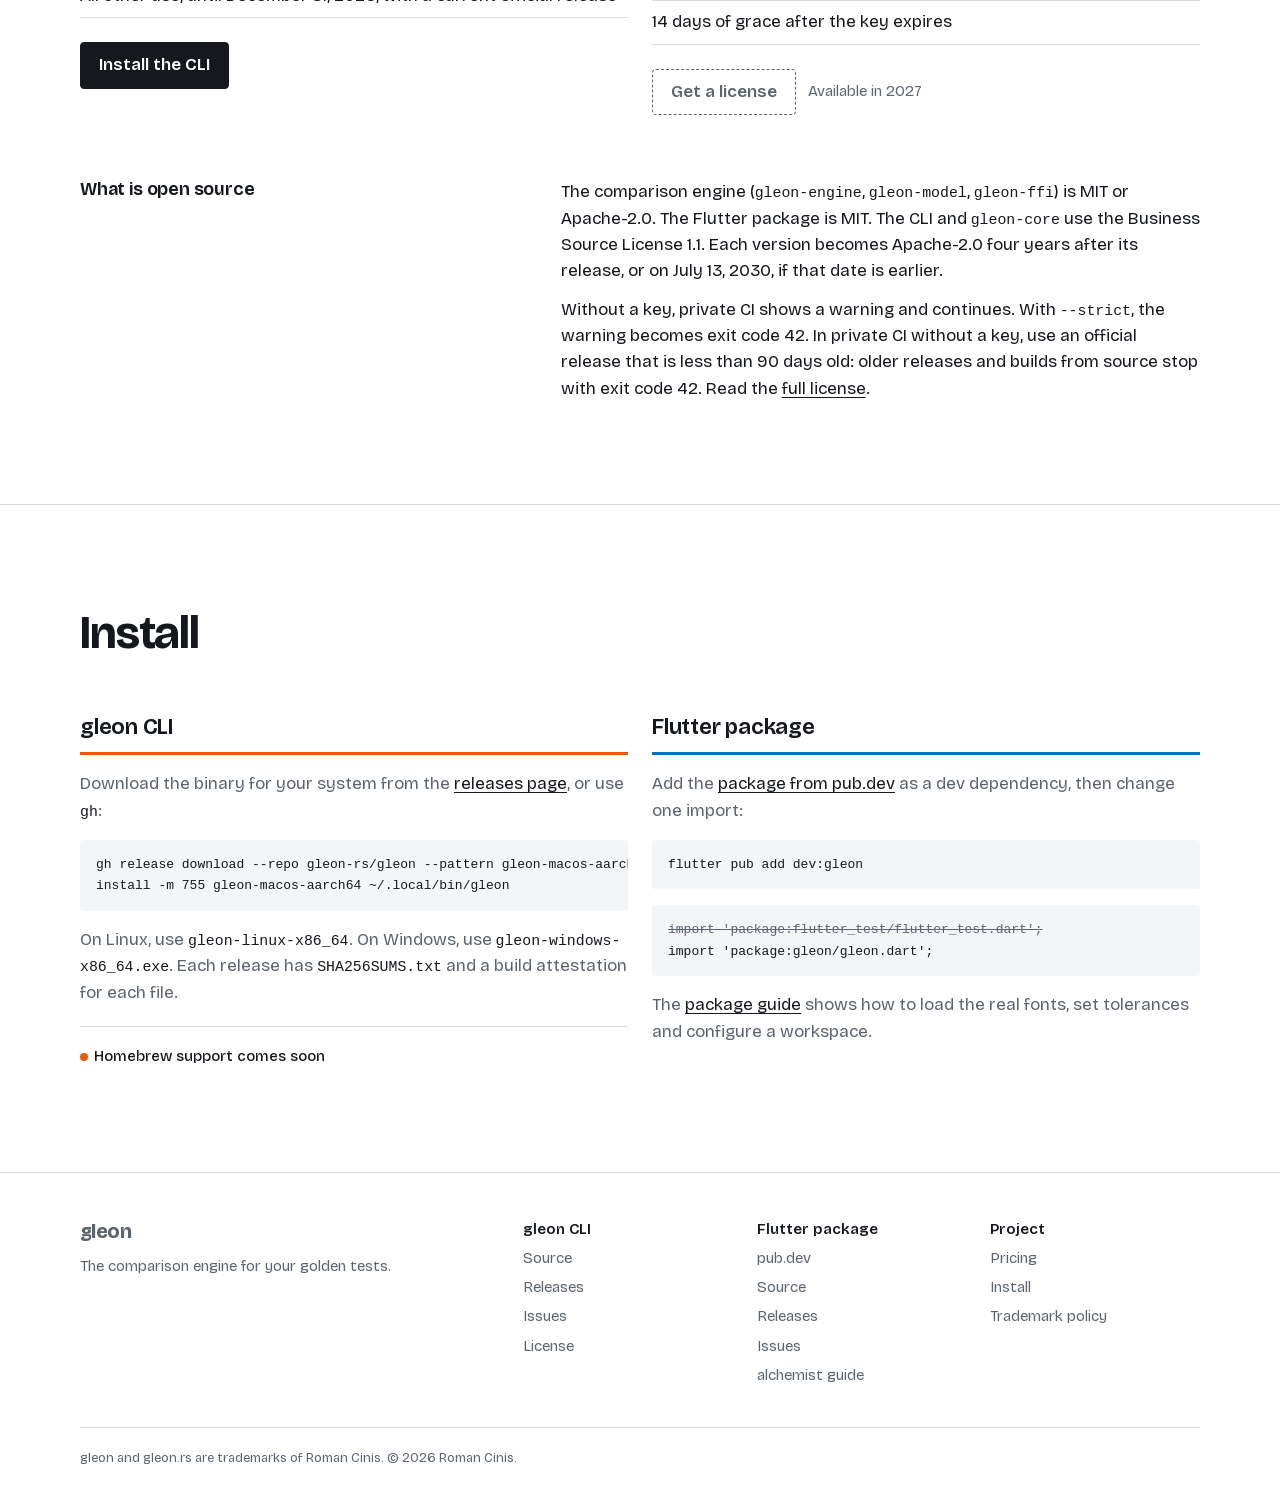
==== commit cc6fd091: "feat: simplify pub.dev package screenshot layout" ====
--- a/index.html
+++ b/index.html
@@ -275,29 +275,29 @@
               </thead>
               <tbody>
                 <tr>
-                  <th scope="row">Passed</th><td>400x300</td><td class="num">9.60 ms</td><td class="num">0.43 ms</td><td class="num x">22x</td>
-                  <td class="bars" aria-hidden="true"><span class="bar-track"><span class="bar-builtin"></span><span class="bar-gleon" style="--r: 4.5%"></span></span></td>
+                  <th scope="row">Passed</th><td>400x300</td><td class="num">9.43 ms</td><td class="num">0.44 ms</td><td class="num x">21x</td>
+                  <td class="bars" aria-hidden="true"><span class="bar-track"><span class="bar-builtin"></span><span class="bar-gleon" style="--r: 4.7%"></span></span></td>
                 </tr>
                 <tr>
                   <th scope="row">Passed</th><td>390x844</td><td class="num">15.5 ms</td><td class="num">1.19 ms</td><td class="num x">13x</td>
                   <td class="bars" aria-hidden="true"><span class="bar-track"><span class="bar-builtin"></span><span class="bar-gleon" style="--r: 7.7%"></span></span></td>
                 </tr>
                 <tr>
-                  <th scope="row">Passed</th><td>1170x2532</td><td class="num">89.4 ms</td><td class="num">7.3 ms</td><td class="num x">12x</td>
-                  <td class="bars" aria-hidden="true"><span class="bar-track"><span class="bar-builtin"></span><span class="bar-gleon" style="--r: 8.2%"></span></span></td>
-                </tr>
-                <tr>
-                  <th scope="row">Failed</th><td>400x300</td><td class="num">43.7 ms</td><td class="num">1.9 ms</td><td class="num x">23x</td>
-                  <td class="bars" aria-hidden="true"><span class="bar-track"><span class="bar-builtin"></span><span class="bar-gleon" style="--r: 4.3%"></span></span></td>
-                </tr>
-                <tr>
-                  <th scope="row">Failed</th><td>390x844</td><td class="num">77.5 ms</td><td class="num">4.2 ms</td><td class="num x">18x</td>
-                  <td class="bars" aria-hidden="true"><span class="bar-track"><span class="bar-builtin"></span><span class="bar-gleon" style="--r: 5.4%"></span></span></td>
+                  <th scope="row">Passed</th><td>1170x2532</td><td class="num">90.3 ms</td><td class="num">7.70 ms</td><td class="num x">12x</td>
+                  <td class="bars" aria-hidden="true"><span class="bar-track"><span class="bar-builtin"></span><span class="bar-gleon" style="--r: 8.5%"></span></span></td>
+                </tr>
+                <tr>
+                  <th scope="row">Failed</th><td>400x300</td><td class="num">43.7 ms</td><td class="num">1.97 ms</td><td class="num x">22x</td>
+                  <td class="bars" aria-hidden="true"><span class="bar-track"><span class="bar-builtin"></span><span class="bar-gleon" style="--r: 4.5%"></span></span></td>
+                </tr>
+                <tr>
+                  <th scope="row">Failed</th><td>390x844</td><td class="num">77.7 ms</td><td class="num">4.33 ms</td><td class="num x">18x</td>
+                  <td class="bars" aria-hidden="true"><span class="bar-track"><span class="bar-builtin"></span><span class="bar-gleon" style="--r: 5.6%"></span></span></td>
                 </tr>
               </tbody>
             </table>
           </div>
-          <p class="bench-note">Exact comparison, mean time on an Apple M3 Max. Built-in is the comparator of the Flutter SDK 3.47.6. The time to render the frame is the same for both and is not included. The <a href="https://github.com/gleon-rs/flutter#performance">package README</a> has all tables. For PNG byte inputs, gleon is 4.8 to 20 times faster.</p>
+          <p class="bench-note">Exact comparison, mean time on an Apple M3 Max. Built-in is the comparator of the Flutter SDK 3.50.0. The time to render the frame is the same for both and is not included. The <a href="https://github.com/gleon-rs/flutter#performance">package README</a> has all tables. For PNG byte inputs, gleon is 4.7 to 22 times faster.</p>
         </div>
 
         <ul class="proof">
